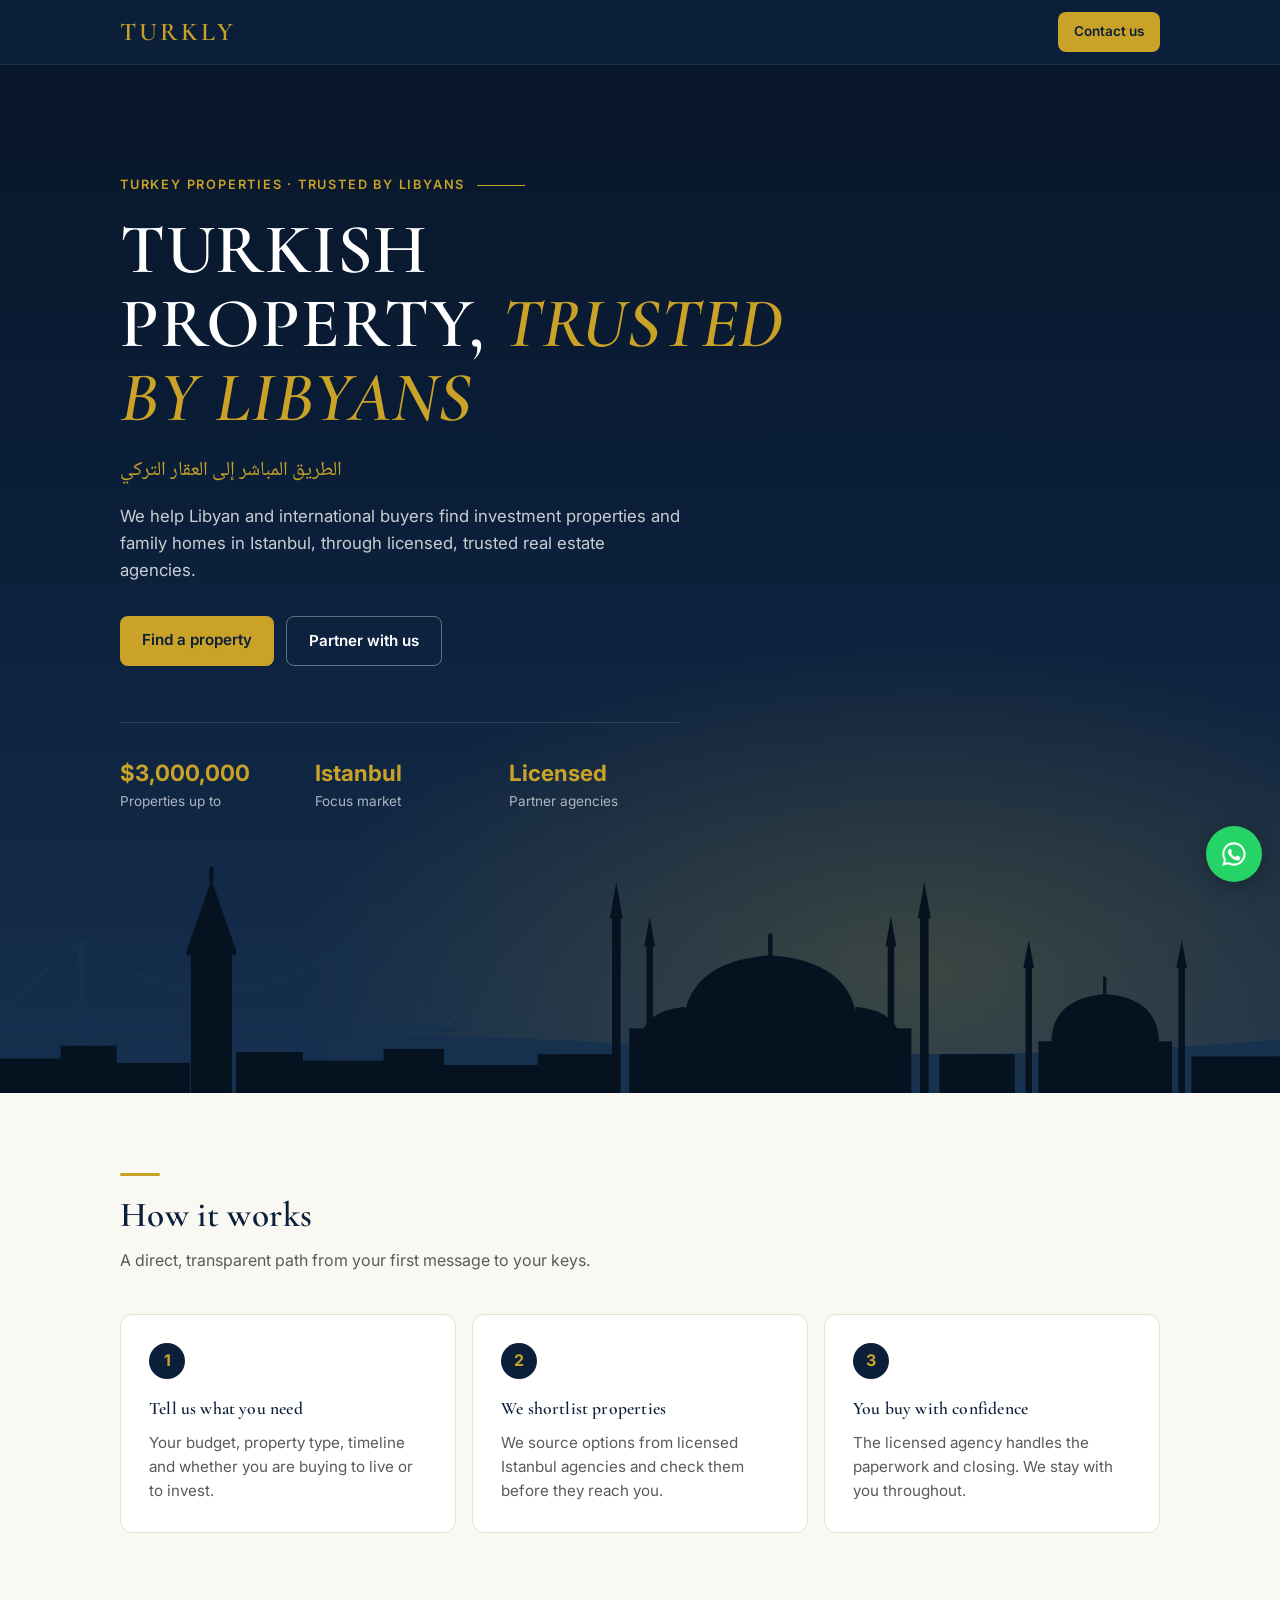
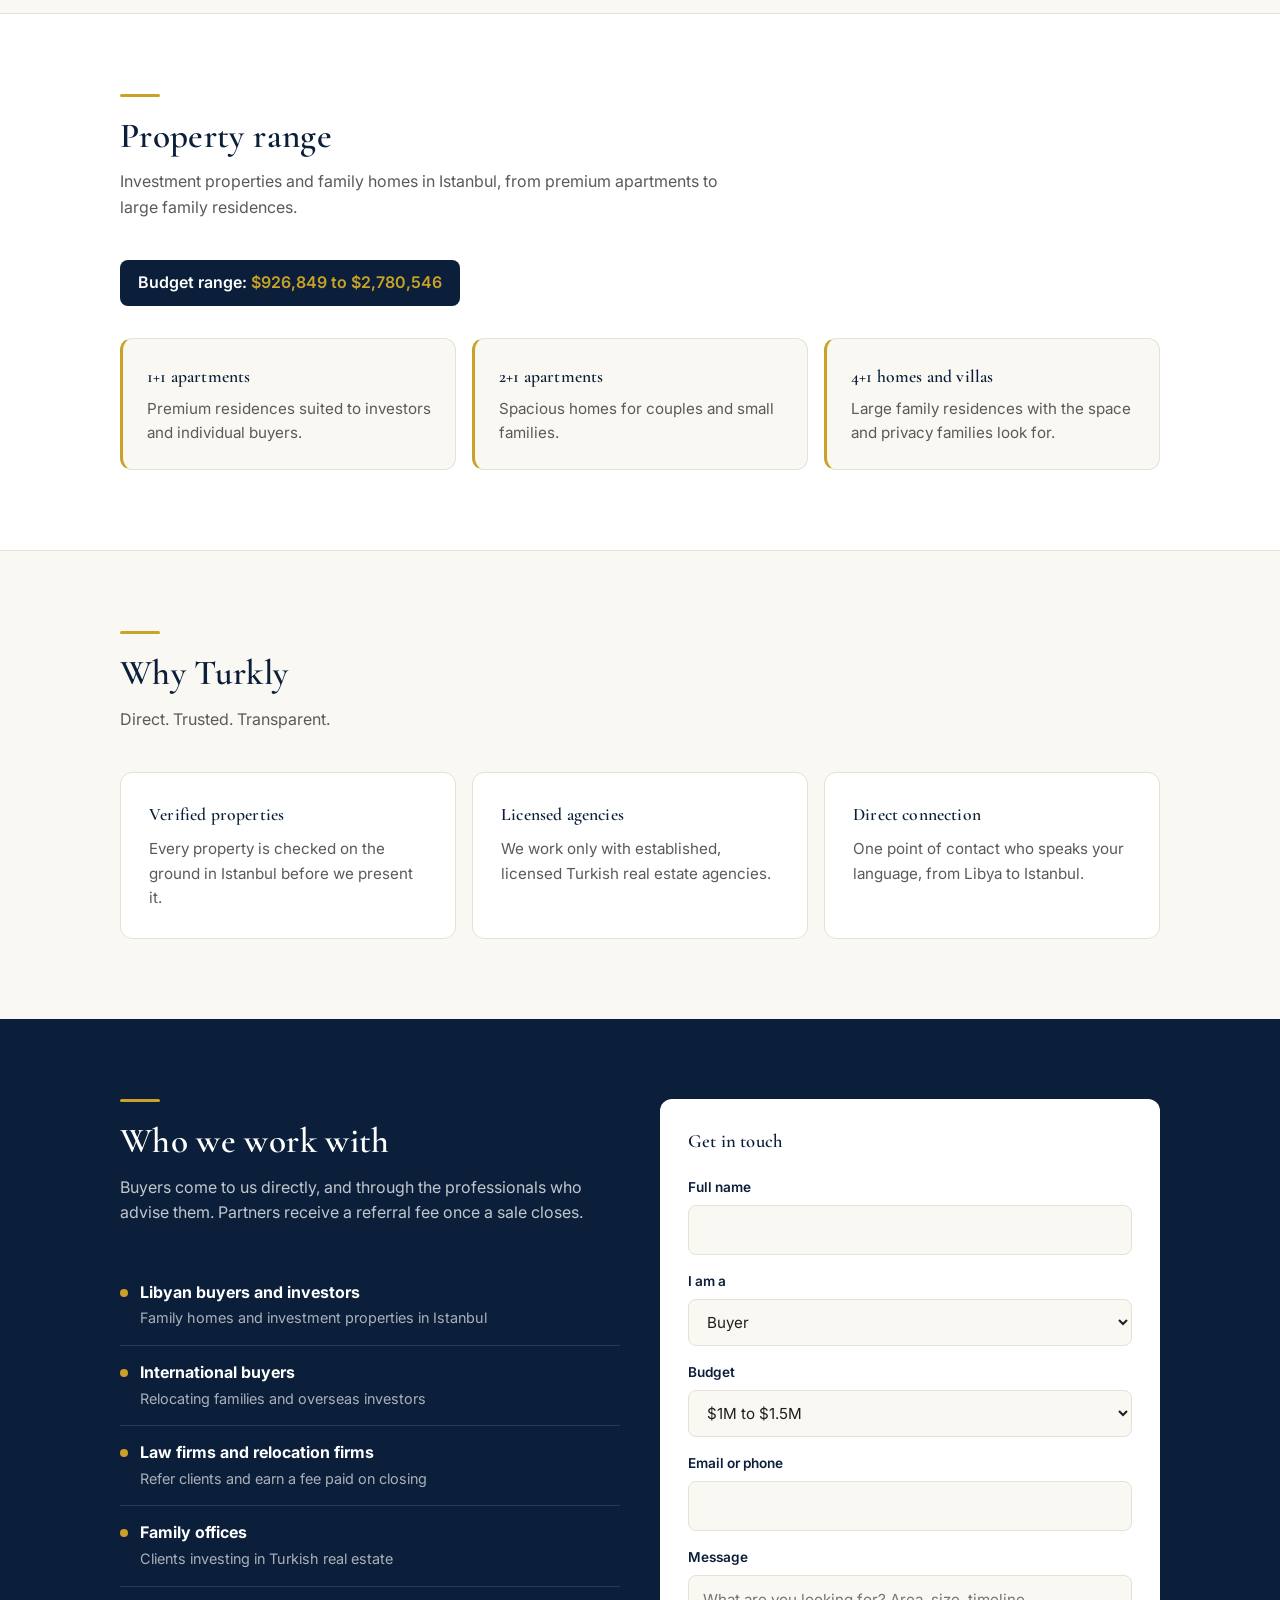
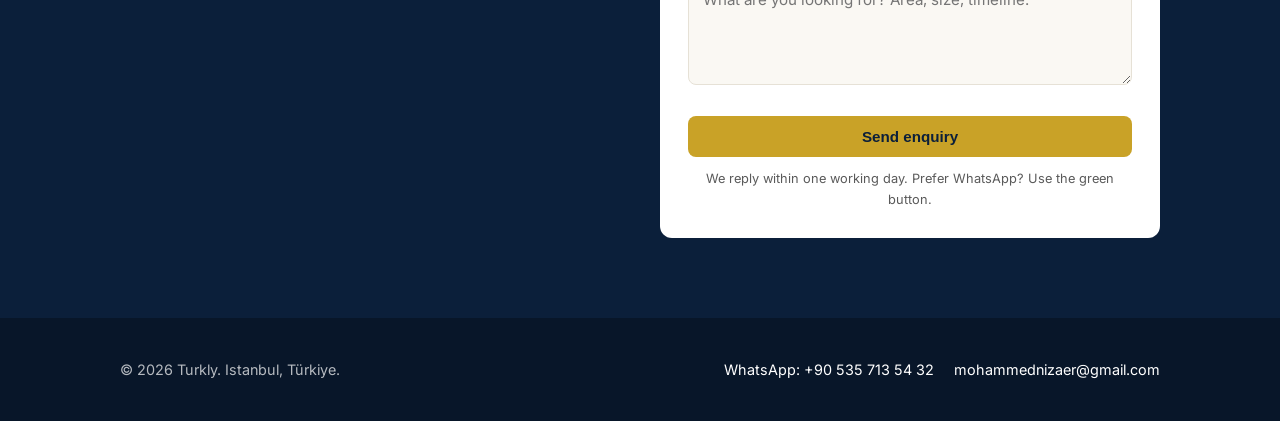
==== index.html @ 3a031b0e "First version of Turkly site Here we go man" ====
<!DOCTYPE html>
<html lang="en">
<head>
  <meta charset="UTF-8">
  <meta name="viewport" content="width=device-width, initial-scale=1.0">
  <title>Turkly | Turkish Property Trusted by Libyans</title>
  <meta name="description" content="Turkly helps Libyan and international buyers find investment properties and family homes in Istanbul through licensed, trusted real estate agencies.">
  <link rel="preconnect" href="https://fonts.googleapis.com">
  <link rel="preconnect" href="https://fonts.gstatic.com" crossorigin>
  <link href="https://fonts.googleapis.com/css2?family=Cormorant+Garamond:ital,wght@0,500;0,600;0,700;1,600&family=Noto+Naskh+Arabic:wght@500&family=Inter:wght@400;500;600;700&display=swap" rel="stylesheet">
  <style>
    :root {
      --navy: #0B1F3A;
      --navy-soft: #132B4D;
      --gold: #C9A227;
      --gold-dark: #A8861C;
      --bg: #FAF8F3;
      --white: #FFFFFF;
      --text: #1F1F1F;
      --muted: #5A5A5A;
      --line: #E6E1D6;
      --radius: 12px;
    }

    * { box-sizing: border-box; margin: 0; padding: 0; }

    html { scroll-behavior: smooth; }

    body {
      font-family: "Inter", -apple-system, BlinkMacSystemFont, "Segoe UI", sans-serif;
      background: var(--bg);
      color: var(--text);
      line-height: 1.6;
      -webkit-font-smoothing: antialiased;
    }

    .container {
      width: 100%;
      max-width: 1080px;
      margin: 0 auto;
      padding: 0 20px;
    }

    a { color: inherit; text-decoration: none; }

    h1, h2, h3, .logo-text {
      font-family: "Cormorant Garamond", Georgia, "Times New Roman", serif;
      font-weight: 600;
      letter-spacing: 0.01em;
    }

    h1 em, h2 em { color: var(--gold); font-style: italic; }

    /* Header */
    header {
      background: var(--navy);
      position: sticky;
      top: 0;
      z-index: 10;
      border-bottom: 1px solid rgba(255, 255, 255, 0.08);
    }

    .nav {
      display: flex;
      align-items: center;
      justify-content: space-between;
      height: 64px;
    }

    .logo {
      display: flex;
      align-items: center;
      gap: 10px;
      color: var(--gold);
    }

    .logo img { height: 44px; width: auto; display: block; }

    .logo-text {
      font-size: 1.6rem;
      letter-spacing: 0.12em;
      color: var(--gold);
    }

    .logo.has-img .logo-text { display: none; }

    .btn {
      display: inline-block;
      background: var(--gold);
      color: var(--navy);
      font-weight: 600;
      font-size: 0.95rem;
      padding: 12px 22px;
      border-radius: 8px;
      border: none;
      cursor: pointer;
      transition: background 0.2s ease;
    }

    .btn:hover { background: var(--gold-dark); }

    .btn-small { padding: 9px 16px; font-size: 0.85rem; }

    .btn-outline {
      background: transparent;
      color: var(--white);
      border: 1px solid rgba(255, 255, 255, 0.35);
    }

    .btn-outline:hover { background: rgba(255, 255, 255, 0.08); }

    /* Hero */
    .hero {
      position: relative;
      overflow: hidden;
      color: var(--white);
      padding: 72px 0 200px;
      background:
        radial-gradient(ellipse 70% 45% at 72% 88%, rgba(201, 162, 39, 0.22), transparent 70%),
        linear-gradient(180deg, #081629 0%, #0B1F3A 45%, #16304F 100%);
    }

    /* When istanbul.jpg sits next to index.html, it replaces the drawn skyline */
    .hero.has-photo {
      background:
        linear-gradient(180deg, rgba(8, 22, 41, 0.88) 0%, rgba(11, 31, 58, 0.6) 55%, rgba(8, 22, 41, 0.85) 100%),
        url("istanbul.jpg") center bottom / cover no-repeat,
        var(--navy);
    }

    .hero.has-photo .skyline { display: none; }

    .hero .container { position: relative; z-index: 1; }

    .skyline {
      position: absolute;
      left: 0;
      right: 0;
      bottom: 0;
      width: 100%;
      height: 190px;
      z-index: 0;
    }

    .eyebrow-row {
      display: flex;
      align-items: center;
      gap: 12px;
      margin-bottom: 18px;
    }

    .eyebrow-row::after {
      content: "";
      width: 48px;
      height: 1px;
      background: var(--gold);
    }

    .eyebrow-row .eyebrow { margin-bottom: 0; }

    @media (max-width: 719px) {
      .eyebrow-row::after { display: none; }
    }

    .eyebrow {
      display: inline-block;
      color: var(--gold);
      font-size: 0.8rem;
      font-weight: 600;
      letter-spacing: 0.14em;
      text-transform: uppercase;
      margin-bottom: 18px;
    }

    .hero h1 {
      font-size: 2.35rem;
      overflow-wrap: break-word;
      line-height: 1.05;
      font-weight: 600;
      text-transform: uppercase;
      max-width: 680px;
      margin-bottom: 20px;
    }

    .hero p {
      color: rgba(255, 255, 255, 0.78);
      font-size: 1.05rem;
      max-width: 560px;
      margin-bottom: 32px;
    }

    .hero .ar {
      font-size: 1.25rem;
      color: var(--gold);
      margin-bottom: 16px;
      text-align: left;
      font-family: "Noto Naskh Arabic", "Geeza Pro", serif;
    }

    #contact { scroll-margin-top: 80px; }

    .hero-actions {
      display: flex;
      flex-wrap: wrap;
      gap: 12px;
    }

    .hero-stats {
      display: grid;
      grid-template-columns: repeat(2, 1fr);
      gap: 24px;
      margin-top: 56px;
      padding-top: 32px;
      border-top: 1px solid rgba(255, 255, 255, 0.12);
      max-width: 560px;
    }

    .stat-value {
      color: var(--gold);
      font-size: 1.4rem;
      font-weight: 700;
    }

    .stat-label {
      color: rgba(255, 255, 255, 0.65);
      font-size: 0.85rem;
    }

    /* Sections */
    section { padding: 80px 0; }

    .section-head { margin-bottom: 40px; max-width: 600px; }

    .section-head h2 {
      color: var(--navy);
      font-size: 1.8rem;
      line-height: 1.2;
      margin-bottom: 12px;
    }

    .section-head p { color: var(--muted); }

    .gold-line {
      width: 40px;
      height: 3px;
      background: var(--gold);
      margin-bottom: 18px;
      border-radius: 2px;
    }

    /* How it works */
    .steps {
      display: grid;
      grid-template-columns: 1fr;
      gap: 16px;
    }

    .step {
      background: var(--white);
      border: 1px solid var(--line);
      border-radius: var(--radius);
      padding: 28px;
    }

    .step-num {
      display: inline-flex;
      align-items: center;
      justify-content: center;
      width: 36px;
      height: 36px;
      border-radius: 50%;
      background: var(--navy);
      color: var(--gold);
      font-weight: 700;
      margin-bottom: 16px;
    }

    .step h3 {
      color: var(--navy);
      font-size: 1.1rem;
      margin-bottom: 8px;
    }

    .step p { color: var(--muted); font-size: 0.95rem; }

    /* Property range */
    .range { background: var(--white); border-top: 1px solid var(--line); border-bottom: 1px solid var(--line); }

    .price-band {
      display: inline-block;
      background: var(--navy);
      color: var(--white);
      padding: 10px 18px;
      border-radius: 8px;
      font-weight: 600;
      margin-bottom: 32px;
    }

    .price-band span { color: var(--gold); }

    .types {
      display: grid;
      grid-template-columns: 1fr;
      gap: 16px;
    }

    .type {
      border: 1px solid var(--line);
      border-left: 3px solid var(--gold);
      border-radius: var(--radius);
      padding: 24px;
      background: var(--bg);
    }

    .type h3 { color: var(--navy); font-size: 1.1rem; margin-bottom: 6px; }

    .type p { color: var(--muted); font-size: 0.95rem; }

    /* Partners */
    .partners { background: var(--navy); color: var(--white); }

    .partners .section-head h2 { color: var(--white); }

    .partners .section-head p { color: rgba(255, 255, 255, 0.75); }

    .partner-grid {
      display: grid;
      grid-template-columns: 1fr;
      gap: 40px;
    }

    .who-list { list-style: none; }

    .who-list li {
      padding: 14px 0;
      border-bottom: 1px solid rgba(255, 255, 255, 0.12);
      display: flex;
      gap: 12px;
      align-items: flex-start;
    }

    .who-list li::before {
      content: "";
      flex-shrink: 0;
      width: 8px;
      height: 8px;
      margin-top: 9px;
      background: var(--gold);
      border-radius: 50%;
    }

    .who-list strong { display: block; }

    .who-list span { color: rgba(255, 255, 255, 0.65); font-size: 0.9rem; }

    form {
      background: var(--white);
      color: var(--text);
      border-radius: var(--radius);
      padding: 28px;
    }

    form h3 { color: var(--navy); margin-bottom: 20px; }

    .field { margin-bottom: 16px; }

    label {
      display: block;
      font-size: 0.85rem;
      font-weight: 600;
      color: var(--navy);
      margin-bottom: 6px;
    }

    input, select, textarea {
      width: 100%;
      font: inherit;
      font-size: 0.95rem;
      padding: 12px 14px;
      border: 1px solid var(--line);
      border-radius: 8px;
      background: var(--bg);
      color: var(--text);
    }

    input:focus, select:focus, textarea:focus {
      outline: none;
      border-color: var(--gold);
      background: var(--white);
    }

    textarea { resize: vertical; min-height: 110px; }

    form .btn { width: 100%; margin-top: 8px; }

    .form-note { color: var(--muted); font-size: 0.8rem; margin-top: 12px; text-align: center; }

    /* Footer */
    footer {
      background: #081629;
      color: rgba(255, 255, 255, 0.7);
      padding: 40px 0;
      font-size: 0.9rem;
    }

    .footer-inner {
      display: flex;
      flex-direction: column;
      gap: 20px;
    }

    .footer-links { display: flex; flex-wrap: wrap; gap: 20px; }

    .footer-links a { color: var(--white); }

    .footer-links a:hover { color: var(--gold); }

    .hp { position: absolute; left: -9999px; }

    .wa-float {
      position: fixed;
      right: 18px;
      bottom: 18px;
      width: 56px;
      height: 56px;
      border-radius: 50%;
      background: #25D366;
      display: flex;
      align-items: center;
      justify-content: center;
      box-shadow: 0 6px 20px rgba(0, 0, 0, 0.25);
      z-index: 20;
    }

    .thanks { text-align: center; padding: 12px 0; }
    .thanks h3 { margin-bottom: 10px; }
    .thanks p { color: var(--muted); margin-bottom: 20px; }

    /* Tablet and desktop */
    @media (min-width: 720px) {
      .hero { padding: 110px 0 280px; }
      .hero h1 { font-size: 4.4rem; }
      .skyline { height: 280px; }
      .logo img { height: 52px; }
      .hero-stats { grid-template-columns: repeat(3, 1fr); }
      .steps, .types { grid-template-columns: repeat(3, 1fr); }
      .section-head h2 { font-size: 2.2rem; }
      .partner-grid { grid-template-columns: 1fr 1fr; align-items: start; }
      .footer-inner { flex-direction: row; justify-content: space-between; align-items: center; }
    }
  </style>
</head>
<body>

  <header>
    <div class="container nav">
      <a href="#" class="logo" id="logo">
        <img src="logo.png" alt="Turkly" onload="this.parentNode.classList.add('has-img')" onerror="this.remove()">
        <span class="logo-text">TURKLY</span>
      </a>
      <a href="#contact" class="btn btn-small">Contact us</a>
    </div>
  </header>

  <main>
    <section class="hero" id="hero">
      <svg class="skyline" viewBox="0 0 1200 260" preserveAspectRatio="xMidYMax slice" aria-hidden="true">
        <!-- Distant layer: hills and bridge -->
        <g fill="#16314F" opacity="0.9">
          <path d="M0 225 Q300 195 600 215 T1200 210 V260 H0 Z"/>
          <rect x="78" y="118" width="6" height="142"/>
          <rect x="328" y="118" width="6" height="142"/>
          <rect x="0" y="198" width="430" height="5"/>
        </g>
        <path d="M0 192 Q40 150 81 120 Q206 210 331 120 Q375 155 430 195" fill="none" stroke="#16314F" stroke-width="2"/>
        <!-- Near layer: city, Galata tower and mosques -->
        <g fill="#06121F">
          <rect x="0" y="228" width="70" height="32"/>
          <rect x="62" y="216" width="52" height="44"/>
          <rect x="112" y="232" width="70" height="28"/>
          <rect x="183" y="128" width="38" height="132"/>
          <rect x="179" y="126" width="46" height="6"/>
          <polygon points="179,128 202,62 225,128"/>
          <rect x="200" y="50" width="4" height="14"/>
          <rect x="225" y="222" width="62" height="38"/>
          <rect x="285" y="230" width="80" height="30"/>
          <rect x="362" y="219" width="56" height="41"/>
          <rect x="416" y="234" width="92" height="26"/>
          <rect x="505" y="224" width="70" height="36"/>
          <rect x="574" y="96" width="8" height="164"/>
          <polygon points="572,98 578,64 584,98"/>
          <rect x="606" y="122" width="6" height="138"/>
          <polygon points="604,124 609,96 614,124"/>
          <rect x="590" y="200" width="262" height="60"/>
          <path d="M600 216 Q600 184 642 180 L642 216 Z"/>
          <path d="M800 180 Q842 184 842 216 L800 216 Z"/>
          <path d="M640 202 Q640 138 721 132 Q802 138 802 202 Z"/>
          <rect x="719" y="112" width="4" height="22"/>
          <rect x="830" y="122" width="6" height="138"/>
          <polygon points="828,124 833,96 838,124"/>
          <rect x="860" y="96" width="8" height="164"/>
          <polygon points="858,98 864,64 870,98"/>
          <rect x="878" y="224" width="70" height="36"/>
          <rect x="958" y="142" width="6" height="118"/>
          <polygon points="956,144 961,118 966,144"/>
          <rect x="970" y="212" width="124" height="48"/>
          <path d="M982 214 Q982 172 1032 168 Q1082 172 1082 214 Z"/>
          <rect x="1030" y="152" width="3" height="18"/>
          <rect x="1100" y="142" width="6" height="118"/>
          <polygon points="1098,144 1103,118 1108,144"/>
          <rect x="1112" y="226" width="88" height="34"/>
        </g>
      </svg>
      <div class="container">
        <div class="eyebrow-row"><span class="eyebrow">Turkey properties · Trusted by Libyans</span></div>
        <h1>Turkish property, <em>trusted by Libyans</em></h1>
        <p class="ar" lang="ar" dir="rtl">الطريق المباشر إلى العقار التركي</p>
        <p>We help Libyan and international buyers find investment properties and family homes in Istanbul, through licensed, trusted real estate agencies.</p>
        <div class="hero-actions">
          <a href="#contact" class="btn">Find a property</a>
          <a href="#partners" class="btn btn-outline">Partner with us</a>
        </div>
        <div class="hero-stats">
          <div>
            <div class="stat-value">$<span class="count" data-target="3000000">0</span></div>
            <div class="stat-label">Properties up to</div>
          </div>
          <div>
            <div class="stat-value">Istanbul</div>
            <div class="stat-label">Focus market</div>
          </div>
          <div>
            <div class="stat-value">Licensed</div>
            <div class="stat-label">Partner agencies</div>
          </div>
        </div>
      </div>
    </section>

    <section id="how">
      <div class="container">
        <div class="section-head">
          <div class="gold-line"></div>
          <h2>How it works</h2>
          <p>A direct, transparent path from your first message to your keys.</p>
        </div>
        <div class="steps">
          <div class="step">
            <div class="step-num">1</div>
            <h3>Tell us what you need</h3>
            <p>Your budget, property type, timeline and whether you are buying to live or to invest.</p>
          </div>
          <div class="step">
            <div class="step-num">2</div>
            <h3>We shortlist properties</h3>
            <p>We source options from licensed Istanbul agencies and check them before they reach you.</p>
          </div>
          <div class="step">
            <div class="step-num">3</div>
            <h3>You buy with confidence</h3>
            <p>The licensed agency handles the paperwork and closing. We stay with you throughout.</p>
          </div>
        </div>
      </div>
    </section>

    <section class="range" id="range">
      <div class="container">
        <div class="section-head">
          <div class="gold-line"></div>
          <h2>Property range</h2>
          <p>Investment properties and family homes in Istanbul, from premium apartments to large family residences.</p>
        </div>
        <div class="price-band">Budget range: <span>$<span class="count" data-target="1000000">0</span> to $<span class="count" data-target="3000000">0</span></span></div>
        <div class="types">
          <div class="type">
            <h3>1+1 apartments</h3>
            <p>Premium residences suited to investors and individual buyers.</p>
          </div>
          <div class="type">
            <h3>2+1 apartments</h3>
            <p>Spacious homes for couples and small families.</p>
          </div>
          <div class="type">
            <h3>4+1 homes and villas</h3>
            <p>Large family residences with the space and privacy families look for.</p>
          </div>
        </div>
      </div>
    </section>

    <section id="why">
      <div class="container">
        <div class="section-head">
          <div class="gold-line"></div>
          <h2>Why Turkly</h2>
          <p>Direct. Trusted. Transparent.</p>
        </div>
        <div class="steps">
          <div class="step">
            <h3>Verified properties</h3>
            <p>Every property is checked on the ground in Istanbul before we present it.</p>
          </div>
          <div class="step">
            <h3>Licensed agencies</h3>
            <p>We work only with established, licensed Turkish real estate agencies.</p>
          </div>
          <div class="step">
            <h3>Direct connection</h3>
            <p>One point of contact who speaks your language, from Libya to Istanbul.</p>
          </div>
        </div>
      </div>
    </section>

    <section class="partners" id="partners">
      <div class="container partner-grid">
        <div>
          <div class="section-head">
            <div class="gold-line"></div>
            <h2>Who we work with</h2>
            <p>Buyers come to us directly, and through the professionals who advise them. Partners receive a referral fee once a sale closes.</p>
          </div>
          <ul class="who-list">
            <li><div><strong>Libyan buyers and investors</strong><span>Family homes and investment properties in Istanbul</span></div></li>
            <li><div><strong>International buyers</strong><span>Relocating families and overseas investors</span></div></li>
            <li><div><strong>Law firms and relocation firms</strong><span>Refer clients and earn a fee paid on closing</span></div></li>
            <li><div><strong>Family offices</strong><span>Clients investing in Turkish real estate</span></div></li>
          </ul>
        </div>

        <form id="contact" name="contact" method="POST" data-netlify="true" netlify-honeypot="bot-field">
          <input type="hidden" name="form-name" value="contact">
          <p class="hp"><label>Leave this empty <input name="bot-field" tabindex="-1" autocomplete="off"></label></p>
          <h3>Get in touch</h3>
          <div class="field">
            <label for="name">Full name</label>
            <input id="name" name="name" type="text" required maxlength="80" autocomplete="name">
          </div>
          <div class="field">
            <label for="type">I am a</label>
            <select id="type" name="type">
              <option>Buyer</option>
              <option>Investor</option>
              <option>Law firm</option>
              <option>Relocation firm</option>
              <option>Family office</option>
              <option>Other</option>
            </select>
          </div>
          <div class="field">
            <label for="budget">Budget</label>
            <select id="budget" name="budget">
              <option>$1M to $1.5M</option>
              <option>$1.5M to $2M</option>
              <option>$2M to $3M</option>
              <option>Above $3M</option>
              <option>Not sure yet</option>
            </select>
          </div>
          <div class="field">
            <label for="email">Email or phone</label>
            <input id="email" name="email" type="text" required maxlength="120" autocomplete="email">
          </div>
          <div class="field">
            <label for="message">Message</label>
            <textarea id="message" name="message" maxlength="1500" placeholder="What are you looking for? Area, size, timeline."></textarea>
          </div>
          <button type="submit" class="btn" id="sendBtn">Send enquiry</button>
          <p class="form-note">We reply within one working day. Prefer WhatsApp? Use the green button.</p>
        </form>
      </div>
    </section>
  </main>

  <footer>
    <div class="container footer-inner">
      <div>© <span id="year"></span> Turkly. Istanbul, Türkiye.</div>
      <div class="footer-links">
        <a id="waLink" href="#" target="_blank" rel="noopener">WhatsApp: <span id="waText"></span></a>
        <a id="mailLink" href="#">Email</a>
      </div>
    </div>
  </footer>

  <a id="waFloat" class="wa-float" href="#" target="_blank" rel="noopener" aria-label="Chat with Turkly on WhatsApp">
    <svg viewBox="0 0 24 24" width="28" height="28" fill="#fff" aria-hidden="true"><path d="M12 2a10 10 0 0 0-8.6 15.1L2 22l5-1.3A10 10 0 1 0 12 2zm0 18.2c-1.5 0-3-.4-4.3-1.2l-.3-.2-3 .8.8-2.9-.2-.3A8.2 8.2 0 1 1 12 20.2zm4.5-6.1c-.2-.1-1.5-.7-1.7-.8s-.4-.1-.6.1-.7.8-.8 1-.3.2-.5.1a6.7 6.7 0 0 1-3.3-2.9c-.2-.4.2-.4.7-1.3.1-.2 0-.3 0-.4l-.8-1.8c-.2-.5-.4-.4-.6-.4h-.5a1 1 0 0 0-.7.3 3 3 0 0 0-.9 2.2 5.2 5.2 0 0 0 1.1 2.7 11.8 11.8 0 0 0 4.5 4c1.7.7 2.3.8 3.2.6.5-.1 1.5-.6 1.7-1.2.2-.6.2-1.1.2-1.2-.1-.1-.3-.2-.5-.3z"/></svg>
  </a>

  <script>
    // EDIT THESE TWO LINES ONLY
    const WHATSAPP_NUMBER = "905357135432"; // country code + number, no + or spaces
    const EMAIL = "mohammednizaer@gmail.com";

    document.getElementById("year").textContent = new Date().getFullYear();
    document.getElementById("waLink").href = "https://wa.me/" + WHATSAPP_NUMBER;
    document.getElementById("mailLink").href = "mailto:" + EMAIL;
    document.getElementById("mailLink").textContent = EMAIL;
    document.getElementById("waFloat").href = "https://wa.me/" + WHATSAPP_NUMBER;
    document.getElementById("waText").textContent = "+" + WHATSAPP_NUMBER.replace(/^(\d{2})(\d{3})(\d{3})(\d{2})(\d{2})$/, "$1 $2 $3 $4 $5");

    // Use the real Istanbul photo if istanbul.jpg is in the same folder
    const heroPhoto = new Image();
    heroPhoto.onload = function () { document.getElementById("hero").classList.add("has-photo"); };
    heroPhoto.src = "istanbul.jpg";

    // Count-up animation: any element with class "count" and a data-target number
    function animateCount(el) {
      const target = Number(el.dataset.target);
      const duration = 1800;
      const start = performance.now();
      function tick(now) {
        const progress = Math.min((now - start) / duration, 1);
        const eased = 1 - Math.pow(1 - progress, 3);
        el.textContent = Math.round(target * eased).toLocaleString("en-US");
        if (progress < 1) requestAnimationFrame(tick);
      }
      requestAnimationFrame(tick);
    }

    const counters = document.querySelectorAll(".count");
    if ("IntersectionObserver" in window) {
      const observer = new IntersectionObserver(function (entries) {
        entries.forEach(function (entry) {
          if (entry.isIntersecting) {
            animateCount(entry.target);
            observer.unobserve(entry.target);
          }
        });
      }, { threshold: 0.5 });
      counters.forEach(function (el) { observer.observe(el); });
    } else {
      counters.forEach(function (el) {
        el.textContent = Number(el.dataset.target).toLocaleString("en-US");
      });
    }

    document.getElementById("contact").addEventListener("submit", function (e) {
      e.preventDefault();
      const f = e.target;
      if (f["bot-field"].value) return; // spam bot filled the hidden field

      const text =
        "New enquiry from the Turkly website\n\n" +
        "Name: " + f.name.value + "\n" +
        "I am a: " + f.type.value + "\n" +
        "Budget: " + f.budget.value + "\n" +
        "Contact: " + f.email.value + "\n\n" +
        f.message.value;
      const waUrl = "https://wa.me/" + WHATSAPP_NUMBER + "?text=" + encodeURIComponent(text);

      const btn = document.getElementById("sendBtn");
      btn.disabled = true;
      btn.textContent = "Sending...";

      fetch("/", {
        method: "POST",
        headers: { "Content-Type": "application/x-www-form-urlencoded" },
        body: new URLSearchParams(new FormData(f)).toString()
      })
        .then(function (res) {
          if (!res.ok) throw new Error("Form not saved");
          f.innerHTML =
            '<div class="thanks"><h3>Thank you</h3>' +
            '<p>We received your enquiry and will reply within one working day.</p>' +
            '<a class="btn" target="_blank" rel="noopener" href="' + waUrl + '">Also send on WhatsApp</a></div>';
        })
        .catch(function () {
          // Not hosted on Netlify yet (e.g. local preview): fall back to WhatsApp
          window.open(waUrl, "_blank");
          btn.disabled = false;
          btn.textContent = "Send enquiry";
        });
    });
  </script>
</body>
</html>
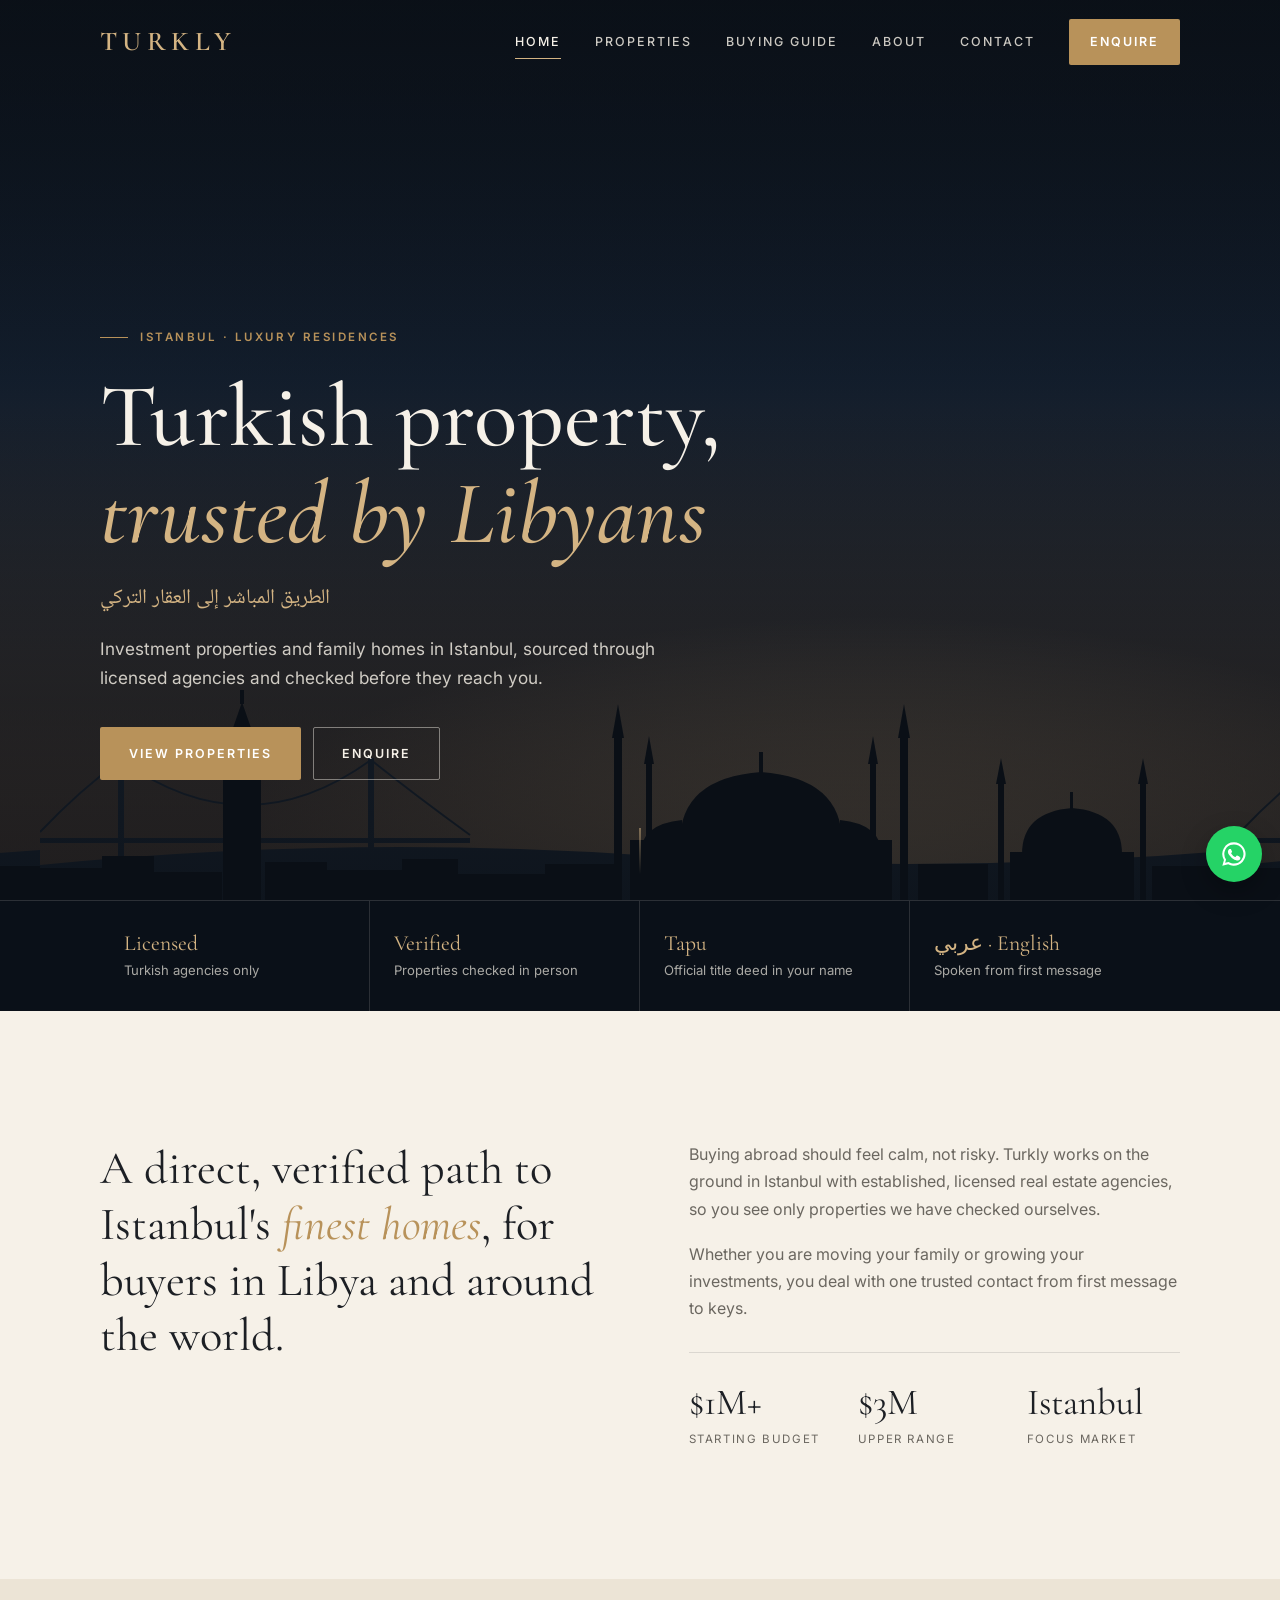
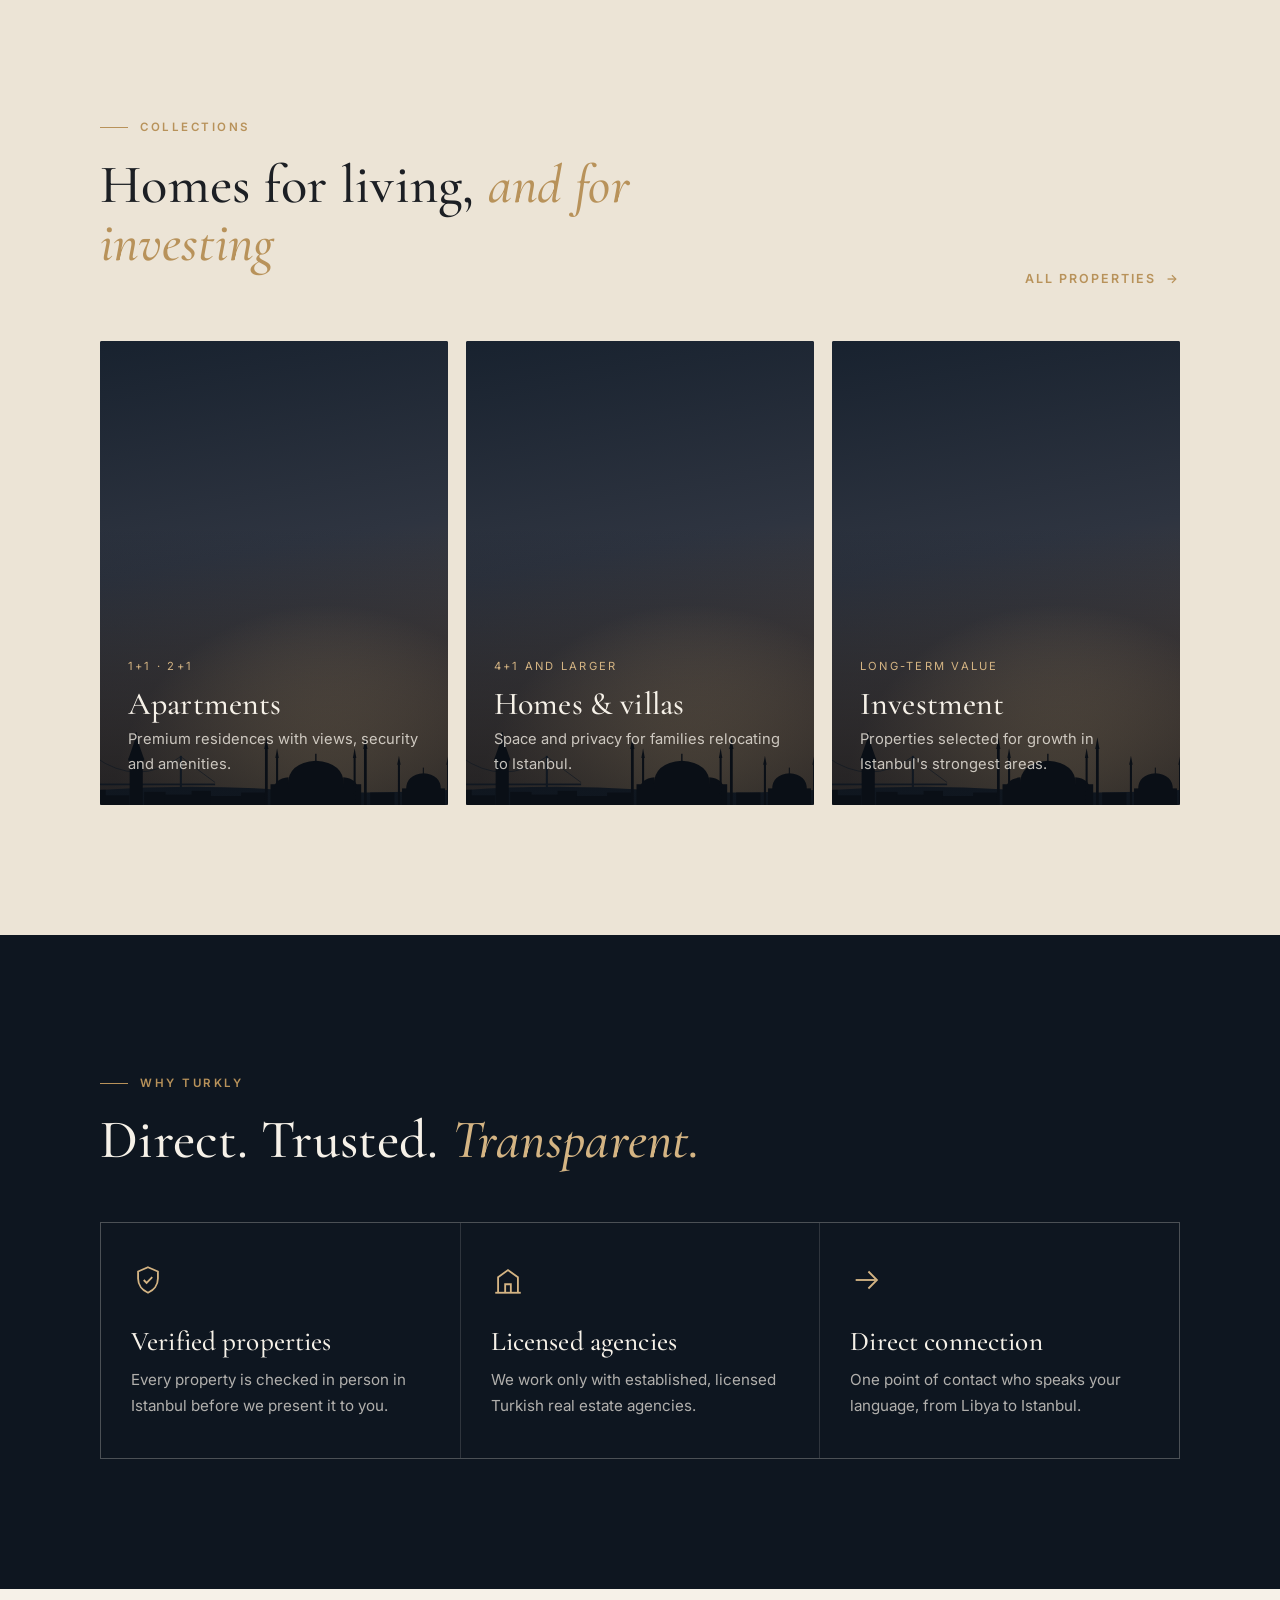
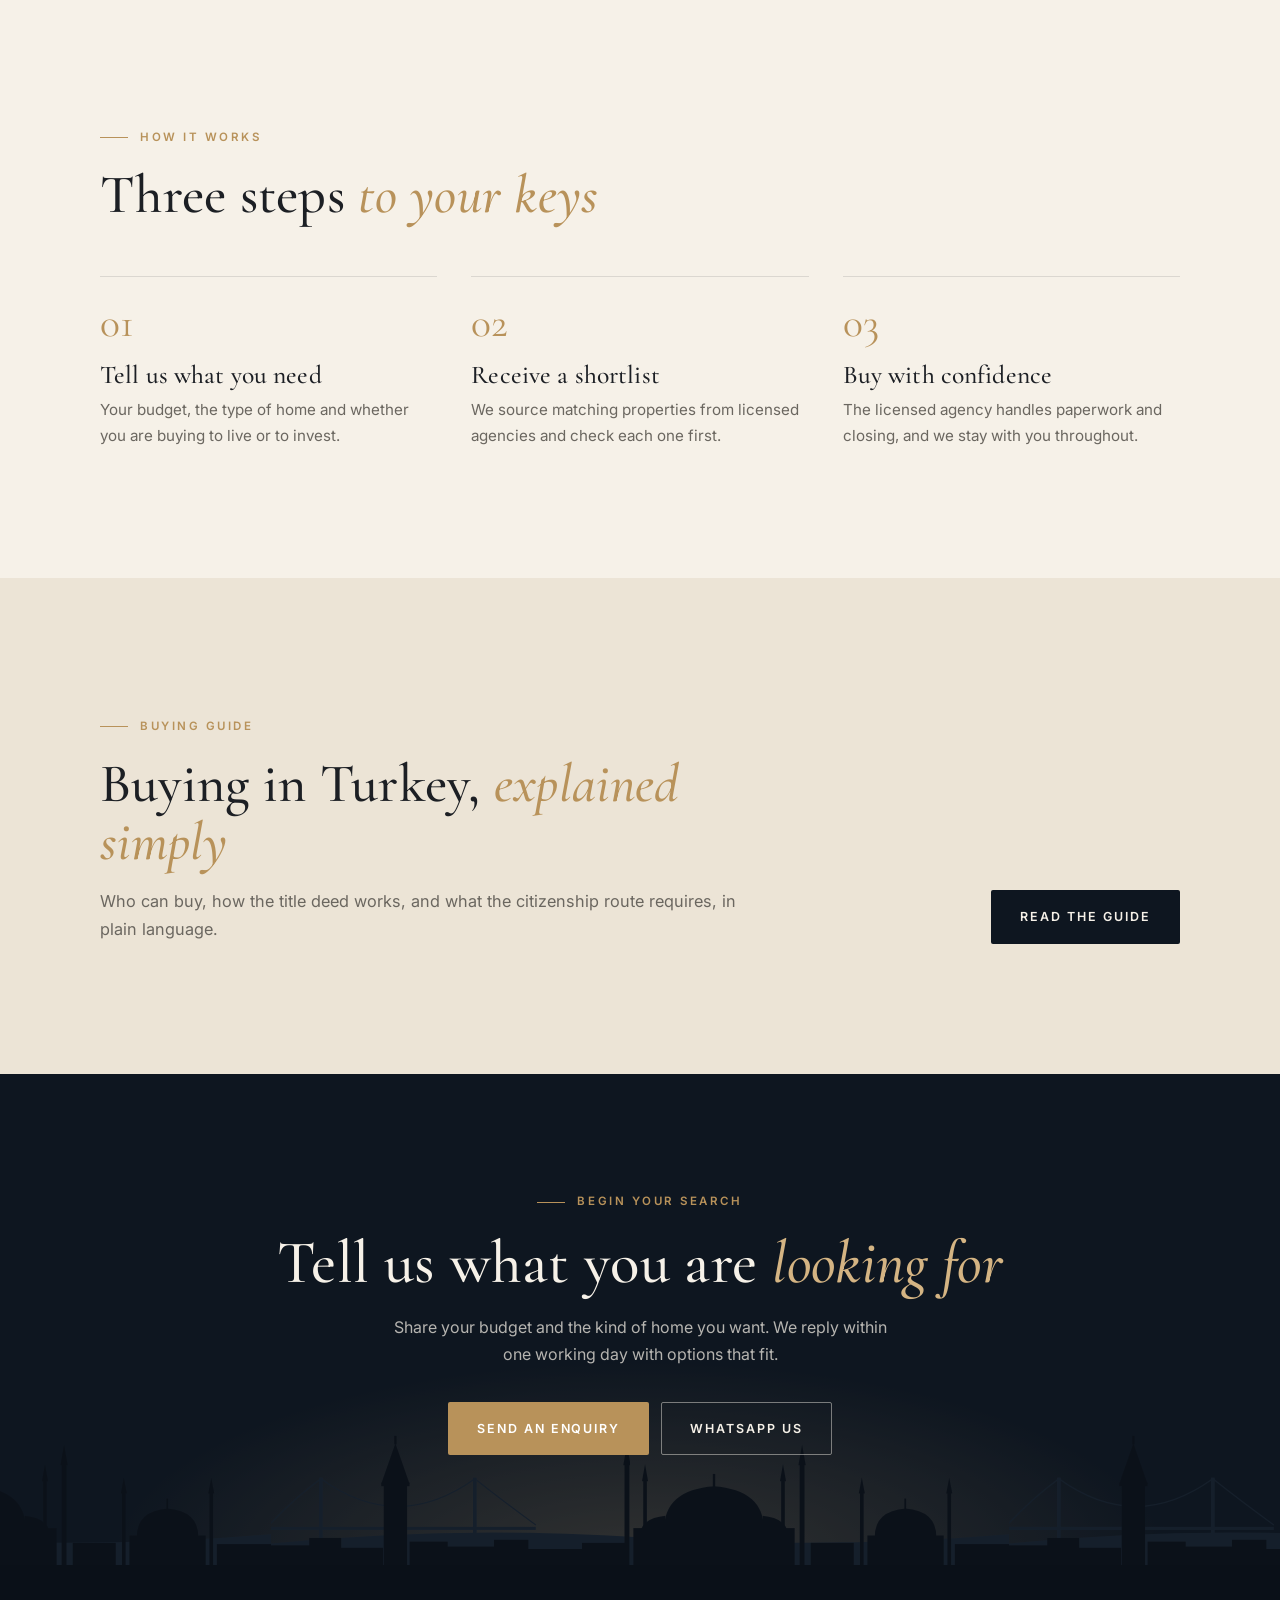
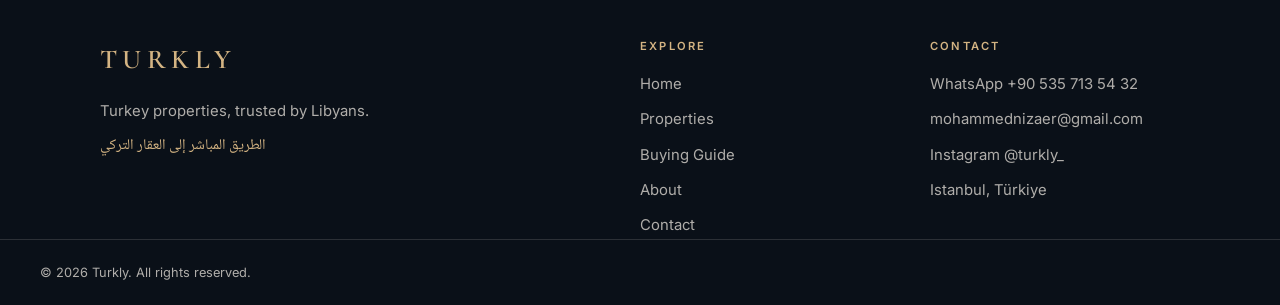
==== commit ce069711: "Rename index 2.html to index.html" ====
--- a/index.html
+++ b/index.html
@@ -3,775 +3,188 @@
 <head>
   <meta charset="UTF-8">
   <meta name="viewport" content="width=device-width, initial-scale=1.0">
-  <title>Turkly | Turkish Property Trusted by Libyans</title>
-  <meta name="description" content="Turkly helps Libyan and international buyers find investment properties and family homes in Istanbul through licensed, trusted real estate agencies.">
+  <title>Turkly | Istanbul Property Trusted by Libyans</title>
+  <meta name="description" content="Turkly helps Libyan and international buyers find investment properties and family homes in Istanbul, from $1M to $3M, through licensed, trusted agencies.">
+  <meta name="theme-color" content="#0E1620">
   <link rel="preconnect" href="https://fonts.googleapis.com">
   <link rel="preconnect" href="https://fonts.gstatic.com" crossorigin>
-  <link href="https://fonts.googleapis.com/css2?family=Cormorant+Garamond:ital,wght@0,500;0,600;0,700;1,600&family=Noto+Naskh+Arabic:wght@500&family=Inter:wght@400;500;600;700&display=swap" rel="stylesheet">
-  <style>
-    :root {
-      --navy: #0B1F3A;
-      --navy-soft: #132B4D;
-      --gold: #C9A227;
-      --gold-dark: #A8861C;
-      --bg: #FAF8F3;
-      --white: #FFFFFF;
-      --text: #1F1F1F;
-      --muted: #5A5A5A;
-      --line: #E6E1D6;
-      --radius: 12px;
-    }
-
-    * { box-sizing: border-box; margin: 0; padding: 0; }
-
-    html { scroll-behavior: smooth; }
-
-    body {
-      font-family: "Inter", -apple-system, BlinkMacSystemFont, "Segoe UI", sans-serif;
-      background: var(--bg);
-      color: var(--text);
-      line-height: 1.6;
-      -webkit-font-smoothing: antialiased;
-    }
-
-    .container {
-      width: 100%;
-      max-width: 1080px;
-      margin: 0 auto;
-      padding: 0 20px;
-    }
-
-    a { color: inherit; text-decoration: none; }
-
-    h1, h2, h3, .logo-text {
-      font-family: "Cormorant Garamond", Georgia, "Times New Roman", serif;
-      font-weight: 600;
-      letter-spacing: 0.01em;
-    }
-
-    h1 em, h2 em { color: var(--gold); font-style: italic; }
-
-    /* Header */
-    header {
-      background: var(--navy);
-      position: sticky;
-      top: 0;
-      z-index: 10;
-      border-bottom: 1px solid rgba(255, 255, 255, 0.08);
-    }
-
-    .nav {
-      display: flex;
-      align-items: center;
-      justify-content: space-between;
-      height: 64px;
-    }
-
-    .logo {
-      display: flex;
-      align-items: center;
-      gap: 10px;
-      color: var(--gold);
-    }
-
-    .logo img { height: 44px; width: auto; display: block; }
-
-    .logo-text {
-      font-size: 1.6rem;
-      letter-spacing: 0.12em;
-      color: var(--gold);
-    }
-
-    .logo.has-img .logo-text { display: none; }
-
-    .btn {
-      display: inline-block;
-      background: var(--gold);
-      color: var(--navy);
-      font-weight: 600;
-      font-size: 0.95rem;
-      padding: 12px 22px;
-      border-radius: 8px;
-      border: none;
-      cursor: pointer;
-      transition: background 0.2s ease;
-    }
-
-    .btn:hover { background: var(--gold-dark); }
-
-    .btn-small { padding: 9px 16px; font-size: 0.85rem; }
-
-    .btn-outline {
-      background: transparent;
-      color: var(--white);
-      border: 1px solid rgba(255, 255, 255, 0.35);
-    }
-
-    .btn-outline:hover { background: rgba(255, 255, 255, 0.08); }
-
-    /* Hero */
-    .hero {
-      position: relative;
-      overflow: hidden;
-      color: var(--white);
-      padding: 72px 0 200px;
-      background:
-        radial-gradient(ellipse 70% 45% at 72% 88%, rgba(201, 162, 39, 0.22), transparent 70%),
-        linear-gradient(180deg, #081629 0%, #0B1F3A 45%, #16304F 100%);
-    }
-
-    /* When istanbul.jpg sits next to index.html, it replaces the drawn skyline */
-    .hero.has-photo {
-      background:
-        linear-gradient(180deg, rgba(8, 22, 41, 0.88) 0%, rgba(11, 31, 58, 0.6) 55%, rgba(8, 22, 41, 0.85) 100%),
-        url("istanbul.jpg") center bottom / cover no-repeat,
-        var(--navy);
-    }
-
-    .hero.has-photo .skyline { display: none; }
-
-    .hero .container { position: relative; z-index: 1; }
-
-    .skyline {
-      position: absolute;
-      left: 0;
-      right: 0;
-      bottom: 0;
-      width: 100%;
-      height: 190px;
-      z-index: 0;
-    }
-
-    .eyebrow-row {
-      display: flex;
-      align-items: center;
-      gap: 12px;
-      margin-bottom: 18px;
-    }
-
-    .eyebrow-row::after {
-      content: "";
-      width: 48px;
-      height: 1px;
-      background: var(--gold);
-    }
-
-    .eyebrow-row .eyebrow { margin-bottom: 0; }
-
-    @media (max-width: 719px) {
-      .eyebrow-row::after { display: none; }
-    }
-
-    .eyebrow {
-      display: inline-block;
-      color: var(--gold);
-      font-size: 0.8rem;
-      font-weight: 600;
-      letter-spacing: 0.14em;
-      text-transform: uppercase;
-      margin-bottom: 18px;
-    }
-
-    .hero h1 {
-      font-size: 2.35rem;
-      overflow-wrap: break-word;
-      line-height: 1.05;
-      font-weight: 600;
-      text-transform: uppercase;
-      max-width: 680px;
-      margin-bottom: 20px;
-    }
-
-    .hero p {
-      color: rgba(255, 255, 255, 0.78);
-      font-size: 1.05rem;
-      max-width: 560px;
-      margin-bottom: 32px;
-    }
-
-    .hero .ar {
-      font-size: 1.25rem;
-      color: var(--gold);
-      margin-bottom: 16px;
-      text-align: left;
-      font-family: "Noto Naskh Arabic", "Geeza Pro", serif;
-    }
-
-    #contact { scroll-margin-top: 80px; }
-
-    .hero-actions {
-      display: flex;
-      flex-wrap: wrap;
-      gap: 12px;
-    }
-
-    .hero-stats {
-      display: grid;
-      grid-template-columns: repeat(2, 1fr);
-      gap: 24px;
-      margin-top: 56px;
-      padding-top: 32px;
-      border-top: 1px solid rgba(255, 255, 255, 0.12);
-      max-width: 560px;
-    }
-
-    .stat-value {
-      color: var(--gold);
-      font-size: 1.4rem;
-      font-weight: 700;
-    }
-
-    .stat-label {
-      color: rgba(255, 255, 255, 0.65);
-      font-size: 0.85rem;
-    }
-
-    /* Sections */
-    section { padding: 80px 0; }
-
-    .section-head { margin-bottom: 40px; max-width: 600px; }
-
-    .section-head h2 {
-      color: var(--navy);
-      font-size: 1.8rem;
-      line-height: 1.2;
-      margin-bottom: 12px;
-    }
-
-    .section-head p { color: var(--muted); }
-
-    .gold-line {
-      width: 40px;
-      height: 3px;
-      background: var(--gold);
-      margin-bottom: 18px;
-      border-radius: 2px;
-    }
-
-    /* How it works */
-    .steps {
-      display: grid;
-      grid-template-columns: 1fr;
-      gap: 16px;
-    }
-
-    .step {
-      background: var(--white);
-      border: 1px solid var(--line);
-      border-radius: var(--radius);
-      padding: 28px;
-    }
-
-    .step-num {
-      display: inline-flex;
-      align-items: center;
-      justify-content: center;
-      width: 36px;
-      height: 36px;
-      border-radius: 50%;
-      background: var(--navy);
-      color: var(--gold);
-      font-weight: 700;
-      margin-bottom: 16px;
-    }
-
-    .step h3 {
-      color: var(--navy);
-      font-size: 1.1rem;
-      margin-bottom: 8px;
-    }
-
-    .step p { color: var(--muted); font-size: 0.95rem; }
-
-    /* Property range */
-    .range { background: var(--white); border-top: 1px solid var(--line); border-bottom: 1px solid var(--line); }
-
-    .price-band {
-      display: inline-block;
-      background: var(--navy);
-      color: var(--white);
-      padding: 10px 18px;
-      border-radius: 8px;
-      font-weight: 600;
-      margin-bottom: 32px;
-    }
-
-    .price-band span { color: var(--gold); }
-
-    .types {
-      display: grid;
-      grid-template-columns: 1fr;
-      gap: 16px;
-    }
-
-    .type {
-      border: 1px solid var(--line);
-      border-left: 3px solid var(--gold);
-      border-radius: var(--radius);
-      padding: 24px;
-      background: var(--bg);
-    }
-
-    .type h3 { color: var(--navy); font-size: 1.1rem; margin-bottom: 6px; }
-
-    .type p { color: var(--muted); font-size: 0.95rem; }
-
-    /* Partners */
-    .partners { background: var(--navy); color: var(--white); }
-
-    .partners .section-head h2 { color: var(--white); }
-
-    .partners .section-head p { color: rgba(255, 255, 255, 0.75); }
-
-    .partner-grid {
-      display: grid;
-      grid-template-columns: 1fr;
-      gap: 40px;
-    }
-
-    .who-list { list-style: none; }
-
-    .who-list li {
-      padding: 14px 0;
-      border-bottom: 1px solid rgba(255, 255, 255, 0.12);
-      display: flex;
-      gap: 12px;
-      align-items: flex-start;
-    }
-
-    .who-list li::before {
-      content: "";
-      flex-shrink: 0;
-      width: 8px;
-      height: 8px;
-      margin-top: 9px;
-      background: var(--gold);
-      border-radius: 50%;
-    }
-
-    .who-list strong { display: block; }
-
-    .who-list span { color: rgba(255, 255, 255, 0.65); font-size: 0.9rem; }
-
-    form {
-      background: var(--white);
-      color: var(--text);
-      border-radius: var(--radius);
-      padding: 28px;
-    }
-
-    form h3 { color: var(--navy); margin-bottom: 20px; }
-
-    .field { margin-bottom: 16px; }
-
-    label {
-      display: block;
-      font-size: 0.85rem;
-      font-weight: 600;
-      color: var(--navy);
-      margin-bottom: 6px;
-    }
-
-    input, select, textarea {
-      width: 100%;
-      font: inherit;
-      font-size: 0.95rem;
-      padding: 12px 14px;
-      border: 1px solid var(--line);
-      border-radius: 8px;
-      background: var(--bg);
-      color: var(--text);
-    }
-
-    input:focus, select:focus, textarea:focus {
-      outline: none;
-      border-color: var(--gold);
-      background: var(--white);
-    }
-
-    textarea { resize: vertical; min-height: 110px; }
-
-    form .btn { width: 100%; margin-top: 8px; }
-
-    .form-note { color: var(--muted); font-size: 0.8rem; margin-top: 12px; text-align: center; }
-
-    /* Footer */
-    footer {
-      background: #081629;
-      color: rgba(255, 255, 255, 0.7);
-      padding: 40px 0;
-      font-size: 0.9rem;
-    }
-
-    .footer-inner {
-      display: flex;
-      flex-direction: column;
-      gap: 20px;
-    }
-
-    .footer-links { display: flex; flex-wrap: wrap; gap: 20px; }
-
-    .footer-links a { color: var(--white); }
-
-    .footer-links a:hover { color: var(--gold); }
-
-    .hp { position: absolute; left: -9999px; }
-
-    .wa-float {
-      position: fixed;
-      right: 18px;
-      bottom: 18px;
-      width: 56px;
-      height: 56px;
-      border-radius: 50%;
-      background: #25D366;
-      display: flex;
-      align-items: center;
-      justify-content: center;
-      box-shadow: 0 6px 20px rgba(0, 0, 0, 0.25);
-      z-index: 20;
-    }
-
-    .thanks { text-align: center; padding: 12px 0; }
-    .thanks h3 { margin-bottom: 10px; }
-    .thanks p { color: var(--muted); margin-bottom: 20px; }
-
-    /* Tablet and desktop */
-    @media (min-width: 720px) {
-      .hero { padding: 110px 0 280px; }
-      .hero h1 { font-size: 4.4rem; }
-      .skyline { height: 280px; }
-      .logo img { height: 52px; }
-      .hero-stats { grid-template-columns: repeat(3, 1fr); }
-      .steps, .types { grid-template-columns: repeat(3, 1fr); }
-      .section-head h2 { font-size: 2.2rem; }
-      .partner-grid { grid-template-columns: 1fr 1fr; align-items: start; }
-      .footer-inner { flex-direction: row; justify-content: space-between; align-items: center; }
-    }
-  </style>
+  <link href="https://fonts.googleapis.com/css2?family=Cormorant+Garamond:ital,wght@0,500;0,600;1,500&family=Inter:wght@400;500;600&family=Noto+Naskh+Arabic:wght@500&display=swap" rel="stylesheet">
+  <link rel="stylesheet" href="style.css">
+  <script>document.documentElement.classList.add("js");</script>
 </head>
 <body>
 
-  <header>
-    <div class="container nav">
-      <a href="#" class="logo" id="logo">
-        <img src="logo.png" alt="Turkly" onload="this.parentNode.classList.add('has-img')" onerror="this.remove()">
-        <span class="logo-text">TURKLY</span>
+  <!-- ===== MENU (same on every page) ===== -->
+  <header class="site-header">
+    <div class="container header-inner">
+      <a href="index.html" class="brand" aria-label="Turkly home">
+        <img src="images/logo.png" alt="Turkly" onload="this.parentNode.classList.add('has-img')" onerror="this.remove()">
+        <span class="brand-text">TURKLY</span>
       </a>
-      <a href="#contact" class="btn btn-small">Contact us</a>
+      <nav class="site-nav" id="site-nav" aria-label="Main">
+      <a href="index.html" aria-current="page">Home</a>
+      <a href="properties.html">Properties</a>
+      <a href="guide.html">Buying Guide</a>
+      <a href="about.html">About</a>
+      <a href="contact.html">Contact</a>
+        <a href="contact.html" class="btn btn-gold nav-cta">Enquire</a>
+      </nav>
+      <button class="menu-toggle" aria-controls="site-nav" aria-expanded="false" aria-label="Open menu"><span></span><span></span></button>
     </div>
   </header>
 
   <main>
-    <section class="hero" id="hero">
-      <svg class="skyline" viewBox="0 0 1200 260" preserveAspectRatio="xMidYMax slice" aria-hidden="true">
-        <!-- Distant layer: hills and bridge -->
-        <g fill="#16314F" opacity="0.9">
-          <path d="M0 225 Q300 195 600 215 T1200 210 V260 H0 Z"/>
-          <rect x="78" y="118" width="6" height="142"/>
-          <rect x="328" y="118" width="6" height="142"/>
-          <rect x="0" y="198" width="430" height="5"/>
-        </g>
-        <path d="M0 192 Q40 150 81 120 Q206 210 331 120 Q375 155 430 195" fill="none" stroke="#16314F" stroke-width="2"/>
-        <!-- Near layer: city, Galata tower and mosques -->
-        <g fill="#06121F">
-          <rect x="0" y="228" width="70" height="32"/>
-          <rect x="62" y="216" width="52" height="44"/>
-          <rect x="112" y="232" width="70" height="28"/>
-          <rect x="183" y="128" width="38" height="132"/>
-          <rect x="179" y="126" width="46" height="6"/>
-          <polygon points="179,128 202,62 225,128"/>
-          <rect x="200" y="50" width="4" height="14"/>
-          <rect x="225" y="222" width="62" height="38"/>
-          <rect x="285" y="230" width="80" height="30"/>
-          <rect x="362" y="219" width="56" height="41"/>
-          <rect x="416" y="234" width="92" height="26"/>
-          <rect x="505" y="224" width="70" height="36"/>
-          <rect x="574" y="96" width="8" height="164"/>
-          <polygon points="572,98 578,64 584,98"/>
-          <rect x="606" y="122" width="6" height="138"/>
-          <polygon points="604,124 609,96 614,124"/>
-          <rect x="590" y="200" width="262" height="60"/>
-          <path d="M600 216 Q600 184 642 180 L642 216 Z"/>
-          <path d="M800 180 Q842 184 842 216 L800 216 Z"/>
-          <path d="M640 202 Q640 138 721 132 Q802 138 802 202 Z"/>
-          <rect x="719" y="112" width="4" height="22"/>
-          <rect x="830" y="122" width="6" height="138"/>
-          <polygon points="828,124 833,96 838,124"/>
-          <rect x="860" y="96" width="8" height="164"/>
-          <polygon points="858,98 864,64 870,98"/>
-          <rect x="878" y="224" width="70" height="36"/>
-          <rect x="958" y="142" width="6" height="118"/>
-          <polygon points="956,144 961,118 966,144"/>
-          <rect x="970" y="212" width="124" height="48"/>
-          <path d="M982 214 Q982 172 1032 168 Q1082 172 1082 214 Z"/>
-          <rect x="1030" y="152" width="3" height="18"/>
-          <rect x="1100" y="142" width="6" height="118"/>
-          <polygon points="1098,144 1103,118 1108,144"/>
-          <rect x="1112" y="226" width="88" height="34"/>
-        </g>
-      </svg>
-      <div class="container">
-        <div class="eyebrow-row"><span class="eyebrow">Turkey properties · Trusted by Libyans</span></div>
-        <h1>Turkish property, <em>trusted by Libyans</em></h1>
-        <p class="ar" lang="ar" dir="rtl">الطريق المباشر إلى العقار التركي</p>
-        <p>We help Libyan and international buyers find investment properties and family homes in Istanbul, through licensed, trusted real estate agencies.</p>
-        <div class="hero-actions">
-          <a href="#contact" class="btn">Find a property</a>
-          <a href="#partners" class="btn btn-outline">Partner with us</a>
+    <section class="hero hero-home">
+      <div class="container hero-content">
+        <span class="eyebrow reveal">Istanbul · Luxury residences</span>
+        <h1 class="reveal d1">Turkish property, <em>trusted by Libyans</em></h1>
+        <p class="ar reveal d2" lang="ar">الطريق المباشر إلى العقار التركي</p>
+        <p class="lead reveal d2">Investment properties and family homes in Istanbul, sourced through licensed agencies and checked before they reach you.</p>
+        <div class="hero-actions reveal d3">
+          <a href="properties.html" class="btn btn-gold">View properties</a>
+          <a href="contact.html" class="btn btn-ghost">Enquire</a>
         </div>
-        <div class="hero-stats">
-          <div>
-            <div class="stat-value">$<span class="count" data-target="3000000">0</span></div>
-            <div class="stat-label">Properties up to</div>
-          </div>
-          <div>
-            <div class="stat-value">Istanbul</div>
-            <div class="stat-label">Focus market</div>
-          </div>
-          <div>
-            <div class="stat-value">Licensed</div>
-            <div class="stat-label">Partner agencies</div>
+      </div>
+      <div class="scroll-cue" aria-hidden="true"></div>
+    </section>
+
+    <section class="trust-strip">
+      <div class="container trust-items">
+        <div class="trust-item reveal"><span class="trust-k">Licensed</span><span class="trust-v">Turkish agencies only</span></div>
+        <div class="trust-item reveal d1"><span class="trust-k">Verified</span><span class="trust-v">Properties checked in person</span></div>
+        <div class="trust-item reveal d2"><span class="trust-k">Tapu</span><span class="trust-v">Official title deed in your name</span></div>
+        <div class="trust-item reveal d3"><span class="trust-k">عربي · English</span><span class="trust-v">Spoken from first message</span></div>
+      </div>
+    </section>
+
+    <section class="block on-light">
+      <div class="container intro-grid">
+        <p class="intro-statement reveal">A direct, verified path to Istanbul's <em>finest homes</em>, for buyers in Libya and around the world.</p>
+        <div class="intro-copy reveal d1">
+          <p>Buying abroad should feel calm, not risky. Turkly works on the ground in Istanbul with established, licensed real estate agencies, so you see only properties we have checked ourselves.</p>
+          <p>Whether you are moving your family or growing your investments, you deal with one trusted contact from first message to keys.</p>
+          <div class="stats">
+            <div><div class="stat-value">$<span class="count" data-target="1">0</span>M+</div><div class="stat-label">Starting budget</div></div>
+            <div><div class="stat-value">$<span class="count" data-target="3">0</span>M</div><div class="stat-label">Upper range</div></div>
+            <div><div class="stat-value">Istanbul</div><div class="stat-label">Focus market</div></div>
           </div>
         </div>
       </div>
     </section>
 
-    <section id="how">
+    <section class="block on-stone on-light">
       <div class="container">
-        <div class="section-head">
-          <div class="gold-line"></div>
-          <h2>How it works</h2>
-          <p>A direct, transparent path from your first message to your keys.</p>
+        <div class="split-head">
+          <div class="section-head reveal">
+            <span class="eyebrow">Collections</span>
+            <h2>Homes for living, <em>and for investing</em></h2>
+          </div>
+          <a href="properties.html" class="link-arrow reveal">All properties</a>
         </div>
-        <div class="steps">
-          <div class="step">
-            <div class="step-num">1</div>
-            <h3>Tell us what you need</h3>
-            <p>Your budget, property type, timeline and whether you are buying to live or to invest.</p>
-          </div>
-          <div class="step">
-            <div class="step-num">2</div>
-            <h3>We shortlist properties</h3>
-            <p>We source options from licensed Istanbul agencies and check them before they reach you.</p>
-          </div>
-          <div class="step">
-            <div class="step-num">3</div>
-            <h3>You buy with confidence</h3>
-            <p>The licensed agency handles the paperwork and closing. We stay with you throughout.</p>
-          </div>
+        <div class="collections">
+          <a href="properties.html" class="collection reveal">
+            <div class="media m-apartments"></div>
+            <div class="collection-body"><span class="tag">1+1 · 2+1</span><h3>Apartments</h3><p>Premium residences with views, security and amenities.</p></div>
+          </a>
+          <a href="properties.html" class="collection reveal d1">
+            <div class="media m-villas"></div>
+            <div class="collection-body"><span class="tag">4+1 and larger</span><h3>Homes &amp; villas</h3><p>Space and privacy for families relocating to Istanbul.</p></div>
+          </a>
+          <a href="properties.html" class="collection reveal d2">
+            <div class="media m-investment"></div>
+            <div class="collection-body"><span class="tag">Long-term value</span><h3>Investment</h3><p>Properties selected for growth in Istanbul's strongest areas.</p></div>
+          </a>
         </div>
       </div>
     </section>
 
-    <section class="range" id="range">
+    <section class="block on-dark">
       <div class="container">
-        <div class="section-head">
-          <div class="gold-line"></div>
-          <h2>Property range</h2>
-          <p>Investment properties and family homes in Istanbul, from premium apartments to large family residences.</p>
+        <div class="section-head reveal">
+          <span class="eyebrow">Why Turkly</span>
+          <h2>Direct. Trusted. <em>Transparent.</em></h2>
         </div>
-        <div class="price-band">Budget range: <span>$<span class="count" data-target="1000000">0</span> to $<span class="count" data-target="3000000">0</span></span></div>
-        <div class="types">
-          <div class="type">
-            <h3>1+1 apartments</h3>
-            <p>Premium residences suited to investors and individual buyers.</p>
-          </div>
-          <div class="type">
-            <h3>2+1 apartments</h3>
-            <p>Spacious homes for couples and small families.</p>
-          </div>
-          <div class="type">
-            <h3>4+1 homes and villas</h3>
-            <p>Large family residences with the space and privacy families look for.</p>
-          </div>
+        <div class="pillars">
+          <div class="pillar reveal"><svg viewBox="0 0 24 24"><path d="M12 3l7 3v5c0 4.5-3 8.3-7 10-4-1.7-7-5.5-7-10V6l7-3z"/><path d="M9 12l2 2 4-4"/></svg><h3>Verified properties</h3><p>Every property is checked in person in Istanbul before we present it to you.</p></div>
+          <div class="pillar reveal d1"><svg viewBox="0 0 24 24"><path d="M3 21h18"/><path d="M5 21V10l7-5 7 5v11"/><path d="M10 21v-6h4v6"/></svg><h3>Licensed agencies</h3><p>We work only with established, licensed Turkish real estate agencies.</p></div>
+          <div class="pillar reveal d2"><svg viewBox="0 0 24 24"><path d="M4 12h14"/><path d="M13 6l6 6-6 6"/></svg><h3>Direct connection</h3><p>One point of contact who speaks your language, from Libya to Istanbul.</p></div>
         </div>
       </div>
     </section>
 
-    <section id="why">
+    <section class="block on-light">
       <div class="container">
-        <div class="section-head">
-          <div class="gold-line"></div>
-          <h2>Why Turkly</h2>
-          <p>Direct. Trusted. Transparent.</p>
+        <div class="section-head reveal">
+          <span class="eyebrow">How it works</span>
+          <h2>Three steps <em>to your keys</em></h2>
         </div>
         <div class="steps">
-          <div class="step">
-            <h3>Verified properties</h3>
-            <p>Every property is checked on the ground in Istanbul before we present it.</p>
-          </div>
-          <div class="step">
-            <h3>Licensed agencies</h3>
-            <p>We work only with established, licensed Turkish real estate agencies.</p>
-          </div>
-          <div class="step">
-            <h3>Direct connection</h3>
-            <p>One point of contact who speaks your language, from Libya to Istanbul.</p>
-          </div>
+          <div class="step reveal"><h3>Tell us what you need</h3><p>Your budget, the type of home and whether you are buying to live or to invest.</p></div>
+          <div class="step reveal d1"><h3>Receive a shortlist</h3><p>We source matching properties from licensed agencies and check each one first.</p></div>
+          <div class="step reveal d2"><h3>Buy with confidence</h3><p>The licensed agency handles paperwork and closing, and we stay with you throughout.</p></div>
         </div>
       </div>
     </section>
 
-    <section class="partners" id="partners">
-      <div class="container partner-grid">
-        <div>
-          <div class="section-head">
-            <div class="gold-line"></div>
-            <h2>Who we work with</h2>
-            <p>Buyers come to us directly, and through the professionals who advise them. Partners receive a referral fee once a sale closes.</p>
-          </div>
-          <ul class="who-list">
-            <li><div><strong>Libyan buyers and investors</strong><span>Family homes and investment properties in Istanbul</span></div></li>
-            <li><div><strong>International buyers</strong><span>Relocating families and overseas investors</span></div></li>
-            <li><div><strong>Law firms and relocation firms</strong><span>Refer clients and earn a fee paid on closing</span></div></li>
-            <li><div><strong>Family offices</strong><span>Clients investing in Turkish real estate</span></div></li>
-          </ul>
+    <section class="block on-stone on-light">
+      <div class="container split-head" style="margin-bottom:0">
+        <div class="section-head reveal" style="margin-bottom:0">
+          <span class="eyebrow">Buying guide</span>
+          <h2>Buying in Turkey, <em>explained simply</em></h2>
+          <p>Who can buy, how the title deed works, and what the citizenship route requires, in plain language.</p>
         </div>
+        <a href="guide.html" class="btn btn-dark reveal">Read the guide</a>
+      </div>
+    </section>
 
-        <form id="contact" name="contact" method="POST" data-netlify="true" netlify-honeypot="bot-field">
-          <input type="hidden" name="form-name" value="contact">
-          <p class="hp"><label>Leave this empty <input name="bot-field" tabindex="-1" autocomplete="off"></label></p>
-          <h3>Get in touch</h3>
-          <div class="field">
-            <label for="name">Full name</label>
-            <input id="name" name="name" type="text" required maxlength="80" autocomplete="name">
-          </div>
-          <div class="field">
-            <label for="type">I am a</label>
-            <select id="type" name="type">
-              <option>Buyer</option>
-              <option>Investor</option>
-              <option>Law firm</option>
-              <option>Relocation firm</option>
-              <option>Family office</option>
-              <option>Other</option>
-            </select>
-          </div>
-          <div class="field">
-            <label for="budget">Budget</label>
-            <select id="budget" name="budget">
-              <option>$1M to $1.5M</option>
-              <option>$1.5M to $2M</option>
-              <option>$2M to $3M</option>
-              <option>Above $3M</option>
-              <option>Not sure yet</option>
-            </select>
-          </div>
-          <div class="field">
-            <label for="email">Email or phone</label>
-            <input id="email" name="email" type="text" required maxlength="120" autocomplete="email">
-          </div>
-          <div class="field">
-            <label for="message">Message</label>
-            <textarea id="message" name="message" maxlength="1500" placeholder="What are you looking for? Area, size, timeline."></textarea>
-          </div>
-          <button type="submit" class="btn" id="sendBtn">Send enquiry</button>
-          <p class="form-note">We reply within one working day. Prefer WhatsApp? Use the green button.</p>
-        </form>
+    <section class="cta-band on-dark">
+      <div class="container reveal">
+        <span class="eyebrow">Begin your search</span>
+        <h2>Tell us what you are <em>looking for</em></h2>
+        <p>Share your budget and the kind of home you want. We reply within one working day with options that fit.</p>
+        <div class="hero-actions">
+          <a href="contact.html" class="btn btn-gold">Send an enquiry</a>
+          <a data-wa href="#" class="btn btn-ghost">WhatsApp us</a>
+        </div>
       </div>
     </section>
   </main>
 
-  <footer>
-    <div class="container footer-inner">
-      <div>© <span id="year"></span> Turkly. Istanbul, Türkiye.</div>
-      <div class="footer-links">
-        <a id="waLink" href="#" target="_blank" rel="noopener">WhatsApp: <span id="waText"></span></a>
-        <a id="mailLink" href="#">Email</a>
+  <!-- ===== FOOTER (same on every page) ===== -->
+  <footer class="site-footer">
+    <div class="container footer-grid">
+      <div>
+        <a href="index.html" class="brand"><span class="brand-text">TURKLY</span></a>
+        <p>Turkey properties, trusted by Libyans.</p>
+        <p class="ar" lang="ar">الطريق المباشر إلى العقار التركي</p>
+      </div>
+      <div>
+        <h4>Explore</h4>
+        <ul>
+          <li><a href="index.html">Home</a></li>
+          <li><a href="properties.html">Properties</a></li>
+          <li><a href="guide.html">Buying Guide</a></li>
+          <li><a href="about.html">About</a></li>
+          <li><a href="contact.html">Contact</a></li>
+        </ul>
+      </div>
+      <div>
+        <h4>Contact</h4>
+        <ul>
+          <li><a data-wa href="#">WhatsApp <span data-wa-text></span></a></li>
+          <li><a data-mail href="#"><span data-mail-text></span></a></li>
+          <li><a href="https://www.instagram.com/turkly_/" target="_blank" rel="noopener">Instagram @turkly_</a></li>
+          <li>Istanbul, Türkiye</li>
+        </ul>
       </div>
     </div>
+    <div class="footer-bottom">© <span data-year></span> Turkly. All rights reserved.</div>
   </footer>
 
-  <a id="waFloat" class="wa-float" href="#" target="_blank" rel="noopener" aria-label="Chat with Turkly on WhatsApp">
+  <a class="wa-float" data-wa href="#" aria-label="Chat with Turkly on WhatsApp">
     <svg viewBox="0 0 24 24" width="28" height="28" fill="#fff" aria-hidden="true"><path d="M12 2a10 10 0 0 0-8.6 15.1L2 22l5-1.3A10 10 0 1 0 12 2zm0 18.2c-1.5 0-3-.4-4.3-1.2l-.3-.2-3 .8.8-2.9-.2-.3A8.2 8.2 0 1 1 12 20.2zm4.5-6.1c-.2-.1-1.5-.7-1.7-.8s-.4-.1-.6.1-.7.8-.8 1-.3.2-.5.1a6.7 6.7 0 0 1-3.3-2.9c-.2-.4.2-.4.7-1.3.1-.2 0-.3 0-.4l-.8-1.8c-.2-.5-.4-.4-.6-.4h-.5a1 1 0 0 0-.7.3 3 3 0 0 0-.9 2.2 5.2 5.2 0 0 0 1.1 2.7 11.8 11.8 0 0 0 4.5 4c1.7.7 2.3.8 3.2.6.5-.1 1.5-.6 1.7-1.2.2-.6.2-1.1.2-1.2-.1-.1-.3-.2-.5-.3z"/></svg>
   </a>
 
-  <script>
-    // EDIT THESE TWO LINES ONLY
-    const WHATSAPP_NUMBER = "905357135432"; // country code + number, no + or spaces
-    const EMAIL = "mohammednizaer@gmail.com";
-
-    document.getElementById("year").textContent = new Date().getFullYear();
-    document.getElementById("waLink").href = "https://wa.me/" + WHATSAPP_NUMBER;
-    document.getElementById("mailLink").href = "mailto:" + EMAIL;
-    document.getElementById("mailLink").textContent = EMAIL;
-    document.getElementById("waFloat").href = "https://wa.me/" + WHATSAPP_NUMBER;
-    document.getElementById("waText").textContent = "+" + WHATSAPP_NUMBER.replace(/^(\d{2})(\d{3})(\d{3})(\d{2})(\d{2})$/, "$1 $2 $3 $4 $5");
-
-    // Use the real Istanbul photo if istanbul.jpg is in the same folder
-    const heroPhoto = new Image();
-    heroPhoto.onload = function () { document.getElementById("hero").classList.add("has-photo"); };
-    heroPhoto.src = "istanbul.jpg";
-
-    // Count-up animation: any element with class "count" and a data-target number
-    function animateCount(el) {
-      const target = Number(el.dataset.target);
-      const duration = 1800;
-      const start = performance.now();
-      function tick(now) {
-        const progress = Math.min((now - start) / duration, 1);
-        const eased = 1 - Math.pow(1 - progress, 3);
-        el.textContent = Math.round(target * eased).toLocaleString("en-US");
-        if (progress < 1) requestAnimationFrame(tick);
-      }
-      requestAnimationFrame(tick);
-    }
-
-    const counters = document.querySelectorAll(".count");
-    if ("IntersectionObserver" in window) {
-      const observer = new IntersectionObserver(function (entries) {
-        entries.forEach(function (entry) {
-          if (entry.isIntersecting) {
-            animateCount(entry.target);
-            observer.unobserve(entry.target);
-          }
-        });
-      }, { threshold: 0.5 });
-      counters.forEach(function (el) { observer.observe(el); });
-    } else {
-      counters.forEach(function (el) {
-        el.textContent = Number(el.dataset.target).toLocaleString("en-US");
-      });
-    }
-
-    document.getElementById("contact").addEventListener("submit", function (e) {
-      e.preventDefault();
-      const f = e.target;
-      if (f["bot-field"].value) return; // spam bot filled the hidden field
-
-      const text =
-        "New enquiry from the Turkly website\n\n" +
-        "Name: " + f.name.value + "\n" +
-        "I am a: " + f.type.value + "\n" +
-        "Budget: " + f.budget.value + "\n" +
-        "Contact: " + f.email.value + "\n\n" +
-        f.message.value;
-      const waUrl = "https://wa.me/" + WHATSAPP_NUMBER + "?text=" + encodeURIComponent(text);
-
-      const btn = document.getElementById("sendBtn");
-      btn.disabled = true;
-      btn.textContent = "Sending...";
-
-      fetch("/", {
-        method: "POST",
-        headers: { "Content-Type": "application/x-www-form-urlencoded" },
-        body: new URLSearchParams(new FormData(f)).toString()
-      })
-        .then(function (res) {
-          if (!res.ok) throw new Error("Form not saved");
-          f.innerHTML =
-            '<div class="thanks"><h3>Thank you</h3>' +
-            '<p>We received your enquiry and will reply within one working day.</p>' +
-            '<a class="btn" target="_blank" rel="noopener" href="' + waUrl + '">Also send on WhatsApp</a></div>';
-        })
-        .catch(function () {
-          // Not hosted on Netlify yet (e.g. local preview): fall back to WhatsApp
-          window.open(waUrl, "_blank");
-          btn.disabled = false;
-          btn.textContent = "Send enquiry";
-        });
-    });
-  </script>
+  <script src="main.js"></script>
 </body>
 </html>
--- a/style.css
+++ b/style.css
@@ -0,0 +1,431 @@
+/* =========================================================
+   TURKLY — shared styles for every page
+   Colours live here. Change a value once, it updates everywhere.
+   ========================================================= */
+:root {
+  --ink: #0E1620;          /* deep night, used for dark sections */
+  --ink-2: #172231;
+  --ivory: #F6F1E8;        /* main page background */
+  --stone: #ECE4D6;        /* alternate light sections */
+  --sand: #D9CBB3;
+  --gold: #B8925A;         /* champagne gold accent */
+  --gold-light: #D4B483;
+  --text: #1C1F24;
+  --muted: #6B6760;
+  --line: rgba(28, 31, 36, 0.12);
+  --line-dark: rgba(246, 241, 232, 0.14);
+  --serif: "Cormorant Garamond", Georgia, "Times New Roman", serif;
+  --sans: "Inter", -apple-system, BlinkMacSystemFont, "Segoe UI", sans-serif;
+  --ease: cubic-bezier(.2, .7, .2, 1);
+}
+
+* { box-sizing: border-box; margin: 0; padding: 0; }
+html { scroll-behavior: smooth; -webkit-text-size-adjust: 100%; }
+body {
+  font-family: var(--sans);
+  font-size: 16px;
+  line-height: 1.7;
+  color: var(--text);
+  background: var(--ivory);
+  -webkit-font-smoothing: antialiased;
+}
+img { max-width: 100%; display: block; }
+a { color: inherit; text-decoration: none; }
+
+.container { width: 100%; max-width: 1160px; margin: 0 auto; padding: 0 22px; }
+
+h1, h2, h3 { font-family: var(--serif); font-weight: 500; line-height: 1.08; letter-spacing: 0.005em; }
+h1 em, h2 em, h3 em { font-style: italic; color: var(--gold-light); }
+.on-light h2 em, .on-light h3 em { color: var(--gold); }
+
+.eyebrow {
+  display: inline-flex; align-items: center; gap: 12px;
+  font-size: 0.72rem; font-weight: 600; letter-spacing: 0.22em; text-transform: uppercase;
+  color: var(--gold);
+}
+.eyebrow::before { content: ""; width: 28px; height: 1px; background: currentColor; }
+
+.ar { font-family: "Noto Naskh Arabic", "Geeza Pro", serif; direction: rtl; }
+
+/* ---------- Buttons ---------- */
+.btn {
+  display: inline-flex; align-items: center; justify-content: center; gap: 10px;
+  padding: 15px 28px;
+  font-family: var(--sans); font-size: 0.78rem; font-weight: 600; letter-spacing: 0.16em; text-transform: uppercase;
+  border: 1px solid transparent; border-radius: 2px; cursor: pointer;
+  transition: background .35s var(--ease), color .35s var(--ease), border-color .35s var(--ease), transform .35s var(--ease);
+}
+.btn:active { transform: scale(.98); }
+.btn-gold { background: var(--gold); color: #fff; }
+.btn-gold:hover { background: #A47F4A; }
+.btn-ghost { border-color: rgba(246, 241, 232, 0.45); color: var(--ivory); }
+.btn-ghost:hover { background: rgba(246, 241, 232, 0.1); border-color: var(--ivory); }
+.btn-dark { background: var(--ink); color: var(--ivory); }
+.btn-dark:hover { background: var(--ink-2); }
+.link-arrow {
+  display: inline-flex; align-items: center; gap: 10px;
+  font-size: 0.78rem; font-weight: 600; letter-spacing: 0.16em; text-transform: uppercase; color: var(--gold);
+}
+.link-arrow::after { content: "→"; transition: transform .3s var(--ease); }
+.link-arrow:hover::after { transform: translateX(5px); }
+
+/* ---------- Header and menu ---------- */
+.site-header {
+  position: fixed; top: 0; left: 0; right: 0; z-index: 50;
+  transition: background .4s var(--ease), box-shadow .4s var(--ease), padding .4s var(--ease);
+  padding: 14px 0;
+}
+.site-header.scrolled {
+  background: rgba(14, 22, 32, 0.92);
+  -webkit-backdrop-filter: blur(12px); backdrop-filter: blur(12px);
+  box-shadow: 0 1px 0 var(--line-dark);
+  padding: 8px 0;
+}
+.header-inner { display: flex; align-items: center; justify-content: space-between; height: 56px; }
+
+.brand { display: flex; align-items: center; gap: 10px; color: var(--gold-light); position: relative; z-index: 60; }
+.brand img { height: 46px; width: auto; }
+.brand-text { font-family: var(--serif); font-size: 1.7rem; font-weight: 600; letter-spacing: 0.2em; }
+.brand.has-img .brand-text { display: none; }
+
+.site-nav { display: flex; align-items: center; gap: 34px; }
+.site-nav a:not(.btn) {
+  position: relative; color: rgba(246, 241, 232, 0.82);
+  font-size: 0.78rem; font-weight: 500; letter-spacing: 0.16em; text-transform: uppercase;
+  transition: color .3s var(--ease);
+}
+.site-nav a:not(.btn)::after {
+  content: ""; position: absolute; left: 0; right: 0; bottom: -6px; height: 1px;
+  background: var(--gold-light); transform: scaleX(0); transform-origin: left; transition: transform .35s var(--ease);
+}
+.site-nav a:not(.btn):hover, .site-nav a[aria-current="page"] { color: var(--ivory); }
+.site-nav a:not(.btn):hover::after, .site-nav a[aria-current="page"]::after { transform: scaleX(1); }
+.nav-cta { padding: 11px 20px; }
+
+.menu-toggle {
+  display: none; position: relative; z-index: 60;
+  width: 44px; height: 44px; background: none; border: 0; cursor: pointer;
+}
+.menu-toggle span {
+  position: absolute; left: 10px; right: 10px; height: 1.5px; background: var(--ivory);
+  transition: transform .35s var(--ease), top .35s var(--ease);
+}
+.menu-toggle span:first-child { top: 17px; }
+.menu-toggle span:last-child { top: 26px; }
+.menu-open .menu-toggle span:first-child { top: 21px; transform: rotate(45deg); }
+.menu-open .menu-toggle span:last-child { top: 21px; transform: rotate(-45deg); }
+
+@media (max-width: 1039px) {
+  .menu-toggle { display: block; }
+  .site-nav {
+    position: fixed; inset: 0; z-index: 55;
+    flex-direction: column; align-items: flex-start; justify-content: center; gap: 22px;
+    padding: 0 32px;
+    background: var(--ink);
+    opacity: 0; visibility: hidden; transition: opacity .4s var(--ease), visibility .4s;
+  }
+  .menu-open .site-nav { opacity: 1; visibility: visible; }
+  .site-nav a:not(.btn) {
+    font-family: var(--serif); font-size: 2.4rem; letter-spacing: 0.02em; text-transform: none; font-weight: 500;
+  }
+  .site-nav a:not(.btn)::after { display: none; }
+  .site-nav a[aria-current="page"] { color: var(--gold-light); }
+  .nav-cta { margin-top: 16px; }
+  .menu-open { overflow: hidden; }
+}
+
+/* ---------- Heroes ---------- */
+.hero {
+  position: relative; color: var(--ivory); overflow: hidden;
+  display: flex; align-items: flex-end;
+  background-color: var(--ink);
+  background-image:
+    linear-gradient(180deg, rgba(10, 15, 22, 0.55) 0%, rgba(10, 15, 22, 0.15) 45%, rgba(10, 15, 22, 0.75) 100%),
+    var(--photo, linear-gradient(transparent, transparent)),
+    url("[data-uri]"),
+    radial-gradient(ellipse 75% 45% at 68% 100%, rgba(212, 180, 131, 0.45), transparent 70%),
+    linear-gradient(180deg, #0B1119 0%, #142030 42%, #3A3431 78%, #5C4636 100%);
+  background-size: cover, cover, auto 190px, cover, cover;
+  background-position: center, center, bottom center, center, center;
+  background-repeat: no-repeat, no-repeat, repeat-x, no-repeat, no-repeat;
+}
+.hero-home { min-height: 100vh; min-height: 100svh; padding: 140px 0 120px; --photo: url("images/hero.jpg"); }
+.hero-page { min-height: 58vh; padding: 150px 0 90px; }
+.hero-properties { --photo: url("images/properties-hero.jpg"); }
+.hero-about { --photo: url("images/about-hero.jpg"); }
+.hero-contact { --photo: url("images/contact-hero.jpg"); }
+
+.hero-content { position: relative; z-index: 1; }
+.hero-content > * { max-width: 760px; }
+.hero h1 { font-size: clamp(2.7rem, 9vw, 5.6rem); margin: 22px 0 18px; }
+.hero-page h1 { font-size: clamp(2.4rem, 7vw, 4.2rem); }
+.hero .ar { font-size: 1.3rem; color: var(--gold-light); margin-bottom: 18px; text-align: left; }
+.hero p.lead { font-size: 1.08rem; color: rgba(246, 241, 232, 0.82); max-width: 560px; margin-bottom: 34px; }
+.hero-actions { display: flex; flex-wrap: wrap; gap: 12px; }
+
+.scroll-cue {
+  position: absolute; left: 50%; bottom: 26px; transform: translateX(-50%); z-index: 1;
+  width: 1px; height: 46px; background: linear-gradient(var(--gold-light), transparent);
+  animation: cue 2.4s var(--ease) infinite;
+}
+@keyframes cue { 0% { opacity: 0; transform: translate(-50%, -10px); } 50% { opacity: 1; } 100% { opacity: 0; transform: translate(-50%, 10px); } }
+
+/* ---------- Sections ---------- */
+section.block { padding: 96px 0; }
+.on-dark { background: var(--ink); color: var(--ivory); }
+.on-stone { background: var(--stone); }
+.section-head { max-width: 640px; margin-bottom: 52px; }
+.section-head h2 { font-size: clamp(2.2rem, 5.5vw, 3.4rem); margin: 18px 0 16px; }
+.section-head p { color: var(--muted); font-size: 1.02rem; }
+.on-dark .section-head p { color: rgba(246, 241, 232, 0.7); }
+.split-head { display: flex; flex-wrap: wrap; align-items: flex-end; justify-content: space-between; gap: 24px; margin-bottom: 52px; }
+.split-head .section-head { margin-bottom: 0; }
+
+/* Intro statement with stats */
+.intro-grid { display: grid; gap: 48px; }
+.intro-statement { font-family: var(--serif); font-size: clamp(1.9rem, 4.6vw, 2.9rem); line-height: 1.2; }
+.intro-statement em { color: var(--gold); }
+.intro-copy p { color: var(--muted); margin-bottom: 18px; }
+.stats { display: grid; grid-template-columns: repeat(3, 1fr); gap: 16px; margin-top: 30px; padding-top: 30px; border-top: 1px solid var(--line); }
+.stat-value { font-family: var(--serif); font-size: clamp(1.5rem, 4.5vw, 2.3rem); color: var(--text); line-height: 1.1; }
+.stat-label { font-size: 0.72rem; letter-spacing: 0.14em; text-transform: uppercase; color: var(--muted); margin-top: 6px; }
+
+/* Image slots: show a photo if the file exists, otherwise a styled skyline panel */
+.media {
+  position: relative; overflow: hidden; background-color: var(--ink-2);
+  background-image:
+    linear-gradient(to top, rgba(10, 15, 22, 0.7), rgba(10, 15, 22, 0) 60%),
+    var(--photo, linear-gradient(transparent, transparent)),
+    url("[data-uri]"),
+    radial-gradient(ellipse 85% 60% at 65% 100%, rgba(212, 180, 131, 0.6), transparent 72%),
+    linear-gradient(170deg, #18222F 0%, #2E3440 45%, #6A5341 100%);
+  background-size: cover, cover, auto 90px, cover, cover;
+  background-position: center, center, bottom center, center, center;
+  background-repeat: no-repeat, no-repeat, repeat-x, no-repeat, no-repeat;
+  transition: transform 1.2s var(--ease);
+}
+.m-apartments { --photo: url("images/apartments.jpg"); }
+.m-villas { --photo: url("images/villas.jpg"); }
+.m-investment { --photo: url("images/investment.jpg"); }
+.m-levent { --photo: url("images/levent-duplex.jpg"); }
+.m-private { --photo: url("images/private.jpg"); }
+
+/* Collection cards */
+.collections { display: grid; gap: 18px; }
+.collection { position: relative; display: block; color: var(--ivory); overflow: hidden; border-radius: 2px; }
+.collection .media { aspect-ratio: 4 / 5; }
+.collection:hover .media { transform: scale(1.04); }
+.collection-body { position: absolute; left: 0; right: 0; bottom: 0; padding: 28px; z-index: 1; }
+.collection-body .tag { font-size: 0.7rem; letter-spacing: 0.2em; text-transform: uppercase; color: var(--gold-light); }
+.collection-body h3 { font-size: 2rem; margin: 8px 0 6px; }
+.collection-body p { font-size: 0.92rem; color: rgba(246, 241, 232, 0.78); }
+
+/* Pillars */
+.pillars { display: grid; gap: 1px; background: var(--line-dark); border: 1px solid var(--line-dark); }
+.pillar { background: var(--ink); padding: 40px 30px; }
+.pillar svg { width: 34px; height: 34px; stroke: var(--gold-light); fill: none; stroke-width: 1.3; margin-bottom: 22px; }
+.pillar h3 { font-size: 1.7rem; margin-bottom: 10px; }
+.pillar p { color: rgba(246, 241, 232, 0.7); font-size: 0.95rem; }
+
+/* Steps */
+.steps { display: grid; gap: 34px; counter-reset: step; }
+.step { position: relative; padding-top: 26px; border-top: 1px solid var(--line); }
+.step::before {
+  counter-increment: step; content: "0" counter(step);
+  display: block; font-family: var(--serif); font-size: 2.6rem; color: var(--gold); line-height: 1; margin-bottom: 16px;
+}
+.step h3 { font-size: 1.6rem; margin-bottom: 8px; }
+.step p { color: var(--muted); font-size: 0.95rem; }
+
+/* CTA band */
+.cta-band { text-align: center; padding: 110px 0; position: relative; overflow: hidden; }
+.cta-band::before {
+  content: ""; position: absolute; inset: 0; opacity: 0.6;
+  background: url("[data-uri]") bottom center / auto 160px repeat-x,
+              radial-gradient(ellipse 60% 60% at 50% 100%, rgba(212, 180, 131, 0.3), transparent 70%);
+}
+.cta-band .container { position: relative; }
+.cta-band h2 { font-size: clamp(2.3rem, 6vw, 3.8rem); margin: 18px auto 18px; max-width: 760px; }
+.cta-band p { color: rgba(246, 241, 232, 0.72); max-width: 520px; margin: 0 auto 34px; }
+.cta-band .hero-actions { justify-content: center; }
+
+/* ---------- Properties page ---------- */
+.range-band { display: grid; gap: 1px; background: var(--line); border: 1px solid var(--line); margin-bottom: 0; }
+.range-item { background: var(--ivory); padding: 30px 26px; }
+.range-item .label { font-size: 0.7rem; letter-spacing: 0.2em; text-transform: uppercase; color: var(--gold); }
+.range-item h3 { font-size: 1.8rem; margin: 8px 0 6px; }
+.range-item p { color: var(--muted); font-size: 0.93rem; }
+.section-head .price-line, .price-line { font-family: var(--serif); font-size: clamp(1.8rem, 5vw, 2.6rem); margin-bottom: 30px; }
+.price-line span { color: var(--gold); }
+
+.filters { display: flex; flex-wrap: wrap; gap: 10px; margin-bottom: 34px; }
+.filter {
+  font-family: var(--sans); font-size: 0.74rem; font-weight: 600; letter-spacing: 0.14em; text-transform: uppercase;
+  padding: 10px 18px; border: 1px solid var(--line); background: transparent; color: var(--text); border-radius: 999px; cursor: pointer;
+  transition: all .3s var(--ease);
+}
+.filter.active, .filter:hover { background: var(--ink); color: var(--ivory); border-color: var(--ink); }
+
+.listings { display: grid; gap: 24px; }
+.listing { background: #fff; border: 1px solid var(--line); border-radius: 2px; overflow: hidden; transition: box-shadow .4s var(--ease), transform .4s var(--ease); }
+.listing:hover { box-shadow: 0 18px 40px rgba(14, 22, 32, 0.1); transform: translateY(-3px); }
+.listing .media { aspect-ratio: 4 / 3; }
+.listing-badge {
+  position: absolute; top: 16px; left: 16px; z-index: 1;
+  background: rgba(14, 22, 32, 0.8); color: var(--gold-light);
+  font-size: 0.66rem; font-weight: 600; letter-spacing: 0.18em; text-transform: uppercase; padding: 7px 12px;
+}
+.listing-body { padding: 24px 24px 26px; }
+.listing-body .where { font-size: 0.72rem; letter-spacing: 0.16em; text-transform: uppercase; color: var(--muted); }
+.listing-body h3 { font-size: 1.75rem; margin: 6px 0 12px; }
+.specs { display: flex; flex-wrap: wrap; gap: 8px 18px; font-size: 0.88rem; color: var(--muted); margin-bottom: 18px; }
+.specs span::before { content: "·"; color: var(--gold); margin-right: 8px; }
+.specs span:first-child::before { display: none; }
+.listing-foot { display: flex; align-items: center; justify-content: space-between; padding-top: 16px; border-top: 1px solid var(--line); }
+.price { font-family: var(--serif); font-size: 1.3rem; }
+.listing.is-hidden { display: none; }
+
+/* ---------- About page ---------- */
+.team { display: grid; gap: 24px; }
+.member { background: #fff; border: 1px solid var(--line); padding: 34px 30px; }
+.avatar {
+  width: 84px; height: 84px; border-radius: 50%; margin-bottom: 22px;
+  display: flex; align-items: center; justify-content: center;
+  font-family: var(--serif); font-size: 1.8rem; color: var(--gold-light);
+  background-color: var(--ink);
+  background-image: var(--photo, none);
+  background-size: cover; background-position: center;
+  border: 1px solid var(--gold);
+}
+.avatar.has-photo { color: transparent; }
+.av-mohamed { --photo: url("images/mohamed.jpg"); }
+.member .role { font-size: 0.7rem; letter-spacing: 0.2em; text-transform: uppercase; color: var(--gold); }
+.member h3 { font-size: 2rem; margin: 6px 0 4px; }
+.member .sub { font-size: 0.75rem; letter-spacing: 0.14em; text-transform: uppercase; color: var(--muted); margin-bottom: 14px; }
+.member p { color: var(--muted); font-size: 0.95rem; }
+
+.partner-list { list-style: none; border-top: 1px solid var(--line-dark); }
+.partner-list li { padding: 22px 0; border-bottom: 1px solid var(--line-dark); display: grid; gap: 4px; }
+.partner-list strong { font-family: var(--serif); font-size: 1.5rem; font-weight: 500; }
+.partner-list span { color: rgba(246, 241, 232, 0.65); font-size: 0.93rem; }
+
+/* ---------- Contact page ---------- */
+.contact-grid { display: grid; gap: 48px; }
+.contact-ways { display: grid; gap: 1px; background: var(--line); border: 1px solid var(--line); }
+.contact-way { background: var(--ivory); padding: 24px 22px; display: block; transition: background .3s var(--ease); }
+a.contact-way:hover { background: #fff; }
+.contact-way .label { font-size: 0.7rem; letter-spacing: 0.2em; text-transform: uppercase; color: var(--gold); }
+.contact-way .value { font-family: var(--serif); font-size: 1.45rem; margin-top: 4px; word-break: break-word; }
+
+.form-card { background: #fff; border: 1px solid var(--line); padding: 34px 28px; }
+.form-card h2 { font-size: 2.2rem; margin-bottom: 6px; }
+.form-card > p { color: var(--muted); margin-bottom: 26px; font-size: 0.95rem; }
+.field { margin-bottom: 18px; }
+.field-row { display: grid; gap: 0 18px; }
+label { display: block; font-size: 0.7rem; font-weight: 600; letter-spacing: 0.16em; text-transform: uppercase; color: var(--muted); margin-bottom: 8px; }
+input, select, textarea {
+  width: 100%; font: inherit; font-size: 1rem; color: var(--text);
+  padding: 13px 14px; background: var(--ivory); border: 1px solid var(--line); border-radius: 2px;
+  -webkit-appearance: none; appearance: none;
+  transition: border-color .3s var(--ease), background .3s var(--ease);
+}
+select {
+  background-image: linear-gradient(45deg, transparent 50%, var(--muted) 50%), linear-gradient(135deg, var(--muted) 50%, transparent 50%);
+  background-position: calc(100% - 20px) 50%, calc(100% - 15px) 50%;
+  background-size: 5px 5px; background-repeat: no-repeat; padding-right: 40px;
+}
+input:focus, select:focus, textarea:focus { outline: none; border-color: var(--gold); background: #fff; }
+textarea { min-height: 130px; resize: vertical; }
+.form-card .btn { width: 100%; margin-top: 8px; }
+.form-note { text-align: center; color: var(--muted); font-size: 0.82rem; margin-top: 14px; }
+.hp { position: absolute; left: -9999px; }
+.thanks { text-align: center; padding: 30px 0; }
+.thanks h2 { margin-bottom: 10px; }
+.thanks p { color: var(--muted); margin-bottom: 24px; }
+
+/* ---------- Trust strip ---------- */
+.trust-strip { background: #0A1018; color: var(--ivory); border-top: 1px solid var(--line-dark); }
+.trust-items { display: grid; grid-template-columns: 1fr 1fr; }
+.trust-item { padding: 22px 14px; border-bottom: 1px solid var(--line-dark); display: grid; gap: 2px; }
+.trust-item:nth-child(odd) { border-right: 1px solid var(--line-dark); }
+.trust-k { font-family: var(--serif); font-size: 1.35rem; color: var(--gold-light); line-height: 1.2; }
+.trust-v { font-size: 0.82rem; color: rgba(246, 241, 232, 0.68); }
+
+/* ---------- Buying guide ---------- */
+.hero-guide { --photo: url("images/guide-hero.jpg"); }
+.guide-grid { display: grid; gap: 40px; }
+.guide-note { background: var(--stone); padding: 30px 26px; align-self: start; }
+.guide-note p { color: var(--muted); margin: 14px 0 22px; font-size: 0.95rem; }
+.faq details { border-top: 1px solid var(--line); }
+.faq details:last-child { border-bottom: 1px solid var(--line); }
+.faq summary {
+  list-style: none; cursor: pointer; padding: 24px 40px 24px 0; position: relative;
+  font-family: var(--serif); font-size: clamp(1.35rem, 3.6vw, 1.7rem); line-height: 1.25;
+}
+.faq summary::-webkit-details-marker { display: none; }
+.faq summary::after {
+  content: "+"; position: absolute; right: 4px; top: 50%; transform: translateY(-50%);
+  font-family: var(--sans); font-size: 1.5rem; font-weight: 300; color: var(--gold); transition: transform .3s var(--ease);
+}
+.faq details[open] summary::after { transform: translateY(-50%) rotate(45deg); }
+.faq details p { color: var(--muted); padding: 0 0 26px; max-width: 680px; }
+.faq strong { color: var(--text); font-weight: 600; }
+
+/* ---------- Footer ---------- */
+.site-footer { background: #0A1018; color: rgba(246, 241, 232, 0.7); padding: 72px 0 0; font-size: 0.93rem; }
+.footer-grid { display: grid; gap: 40px; padding-bottom: 50px; }
+.footer-grid .brand { margin-bottom: 16px; }
+.footer-grid .ar { color: var(--gold-light); margin-top: 8px; text-align: left; }
+.footer-grid h4 { font-size: 0.7rem; letter-spacing: 0.2em; text-transform: uppercase; color: var(--gold-light); margin-bottom: 16px; font-weight: 600; }
+.footer-grid ul { list-style: none; display: grid; gap: 10px; }
+.footer-grid a:hover { color: var(--ivory); }
+.footer-bottom { border-top: 1px solid var(--line-dark); padding: 22px 22px; font-size: 0.8rem; }
+
+/* WhatsApp button */
+.wa-float {
+  position: fixed; right: 18px; bottom: 18px; z-index: 40;
+  width: 56px; height: 56px; border-radius: 50%; background: #25D366;
+  display: flex; align-items: center; justify-content: center;
+  box-shadow: 0 10px 26px rgba(0, 0, 0, 0.28);
+  transition: transform .3s var(--ease);
+}
+.wa-float:hover { transform: scale(1.06); }
+.menu-open .wa-float { display: none; }
+
+/* ---------- Scroll reveal ---------- */
+.js .reveal { opacity: 0; transform: translateY(26px); transition: opacity 1s var(--ease), transform 1s var(--ease); }
+.js .reveal.in { opacity: 1; transform: none; }
+.reveal.d1 { transition-delay: .1s; }
+.reveal.d2 { transition-delay: .2s; }
+.reveal.d3 { transition-delay: .3s; }
+@media (prefers-reduced-motion: reduce) {
+  .js .reveal { opacity: 1; transform: none; transition: none; }
+  .scroll-cue { animation: none; }
+  html { scroll-behavior: auto; }
+}
+
+/* ---------- Larger screens ---------- */
+@media (min-width: 720px) {
+  .container { padding: 0 40px; }
+  section.block { padding: 130px 0; }
+  .collections, .pillars, .steps, .range-band { grid-template-columns: repeat(3, 1fr); }
+  .listings { grid-template-columns: repeat(auto-fit, minmax(320px, 1fr)); }
+  .collection .media { aspect-ratio: 3 / 4; }
+  .team { grid-template-columns: 1fr 1fr; }
+  .field-row { grid-template-columns: 1fr 1fr; }
+  .footer-grid { grid-template-columns: 2fr 1fr 1fr; }
+  .footer-bottom { padding: 22px 40px; }
+  .hero { background-size: cover, cover, auto 260px, cover, cover; }
+}
+@media (min-width: 720px) {
+  .trust-items { grid-template-columns: repeat(4, 1fr); }
+  .trust-item { padding: 30px 24px; border-bottom: 0; border-right: 1px solid var(--line-dark); }
+  .trust-item:last-child { border-right: 0; }
+}
+@media (min-width: 980px) {
+  .guide-grid { grid-template-columns: 0.75fr 1.25fr; gap: 70px; }
+  .guide-note { position: sticky; top: 110px; }
+  .intro-grid { grid-template-columns: 1.1fr 1fr; align-items: start; }
+  .contact-grid { grid-template-columns: 0.9fr 1.1fr; align-items: start; }
+  .partners-grid { display: grid; grid-template-columns: 1fr 1fr; gap: 60px; align-items: start; }
+}
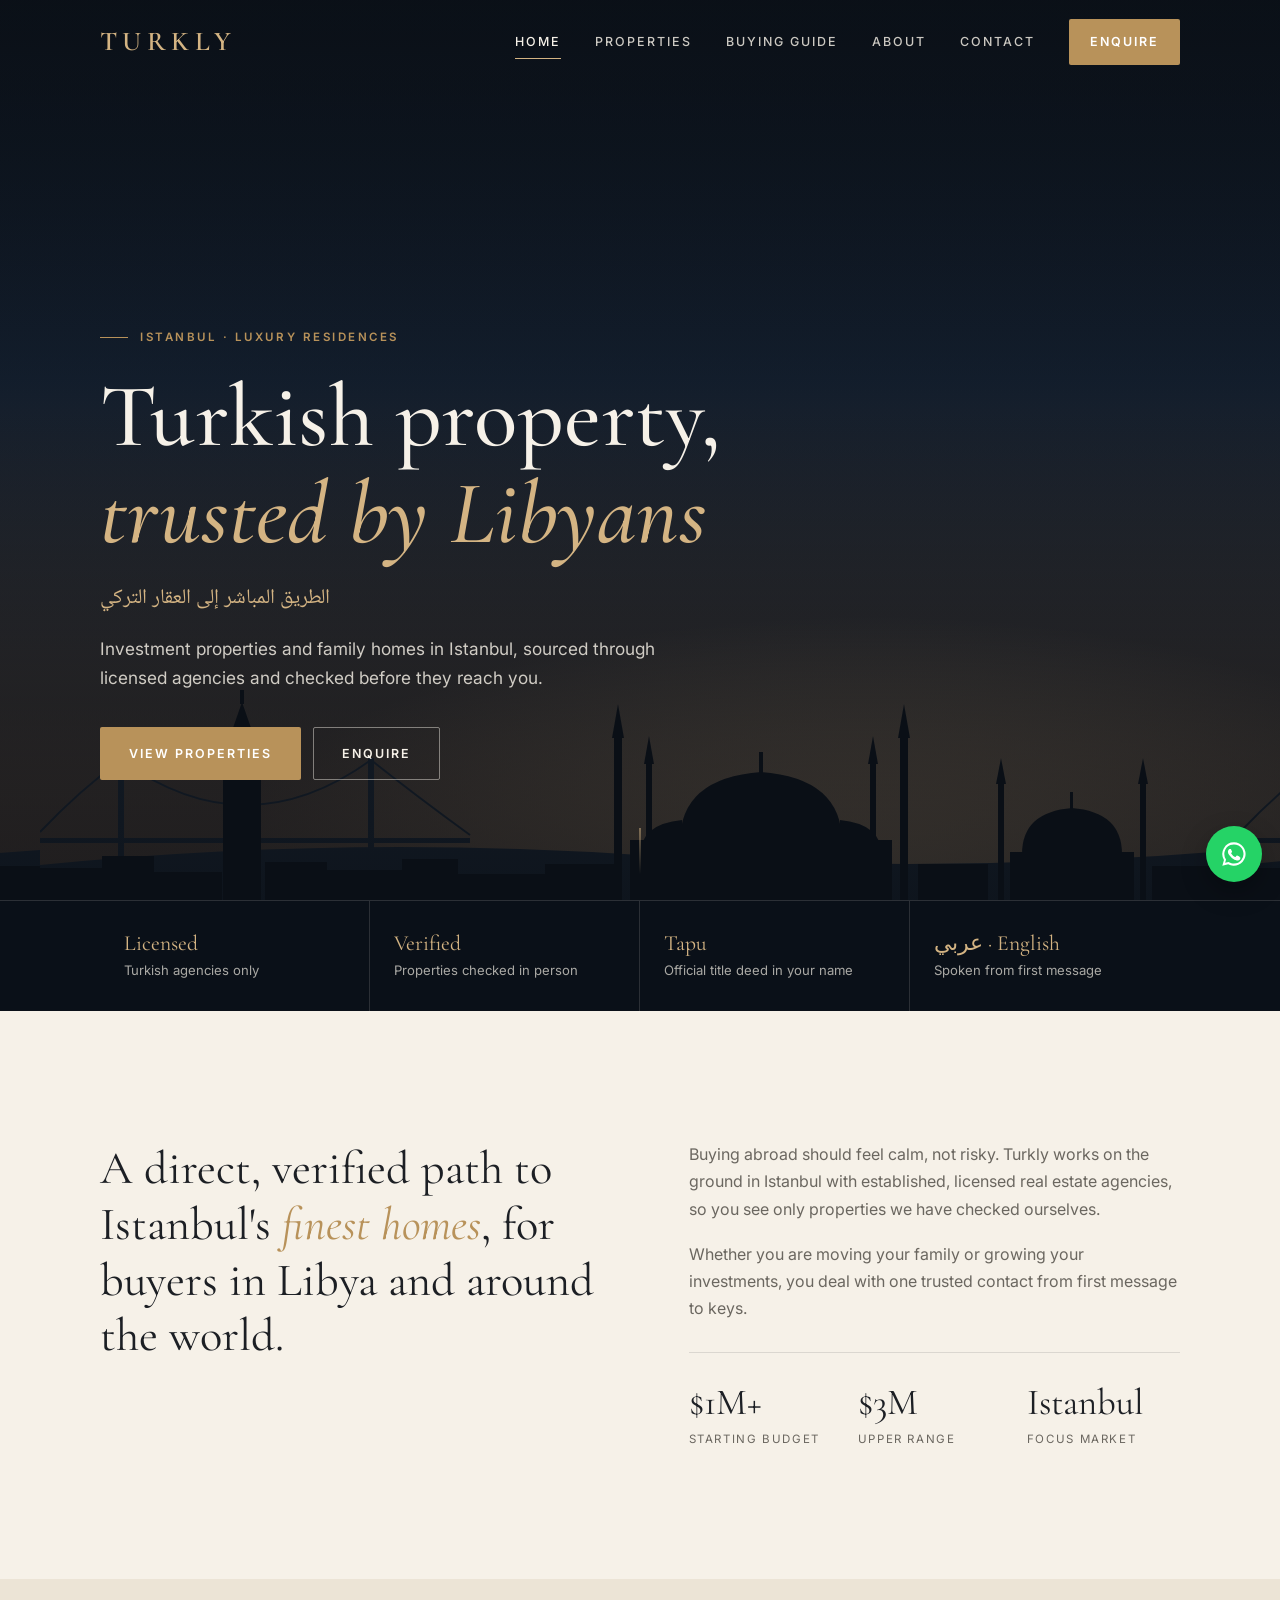
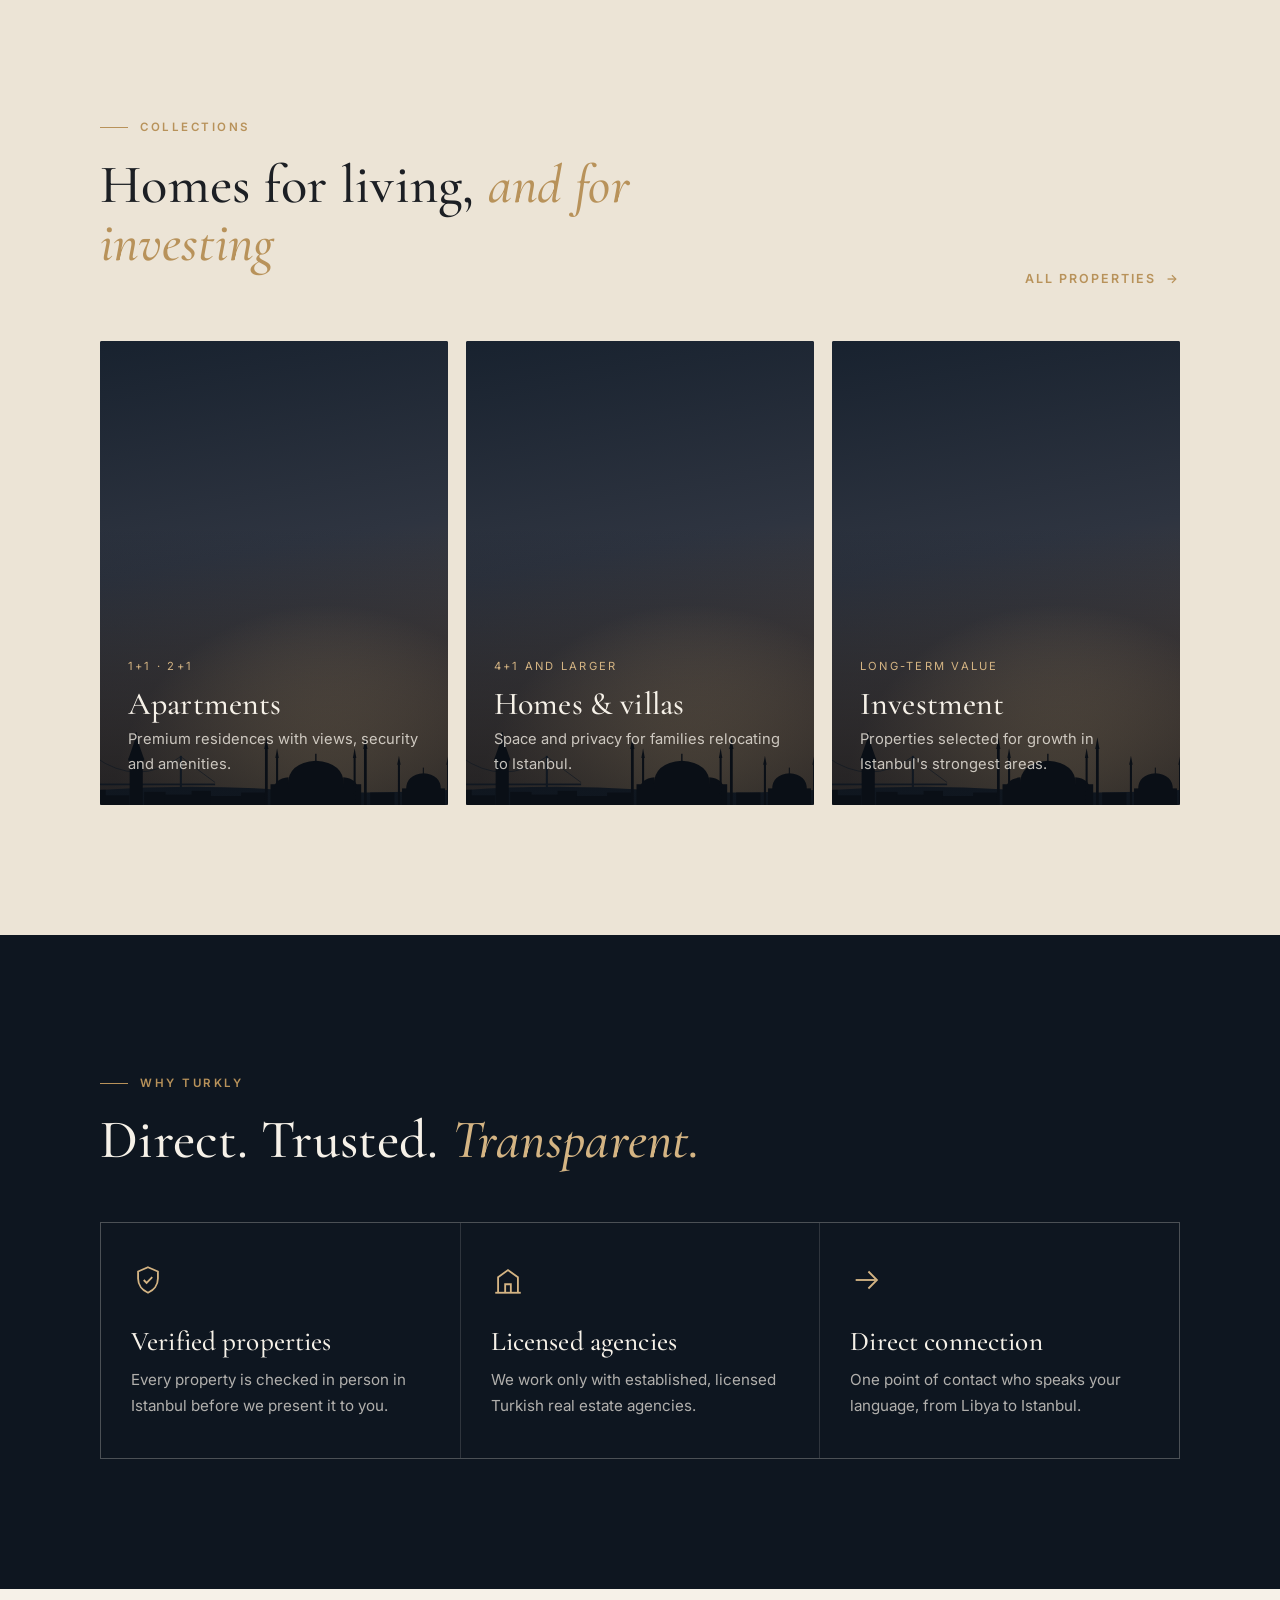
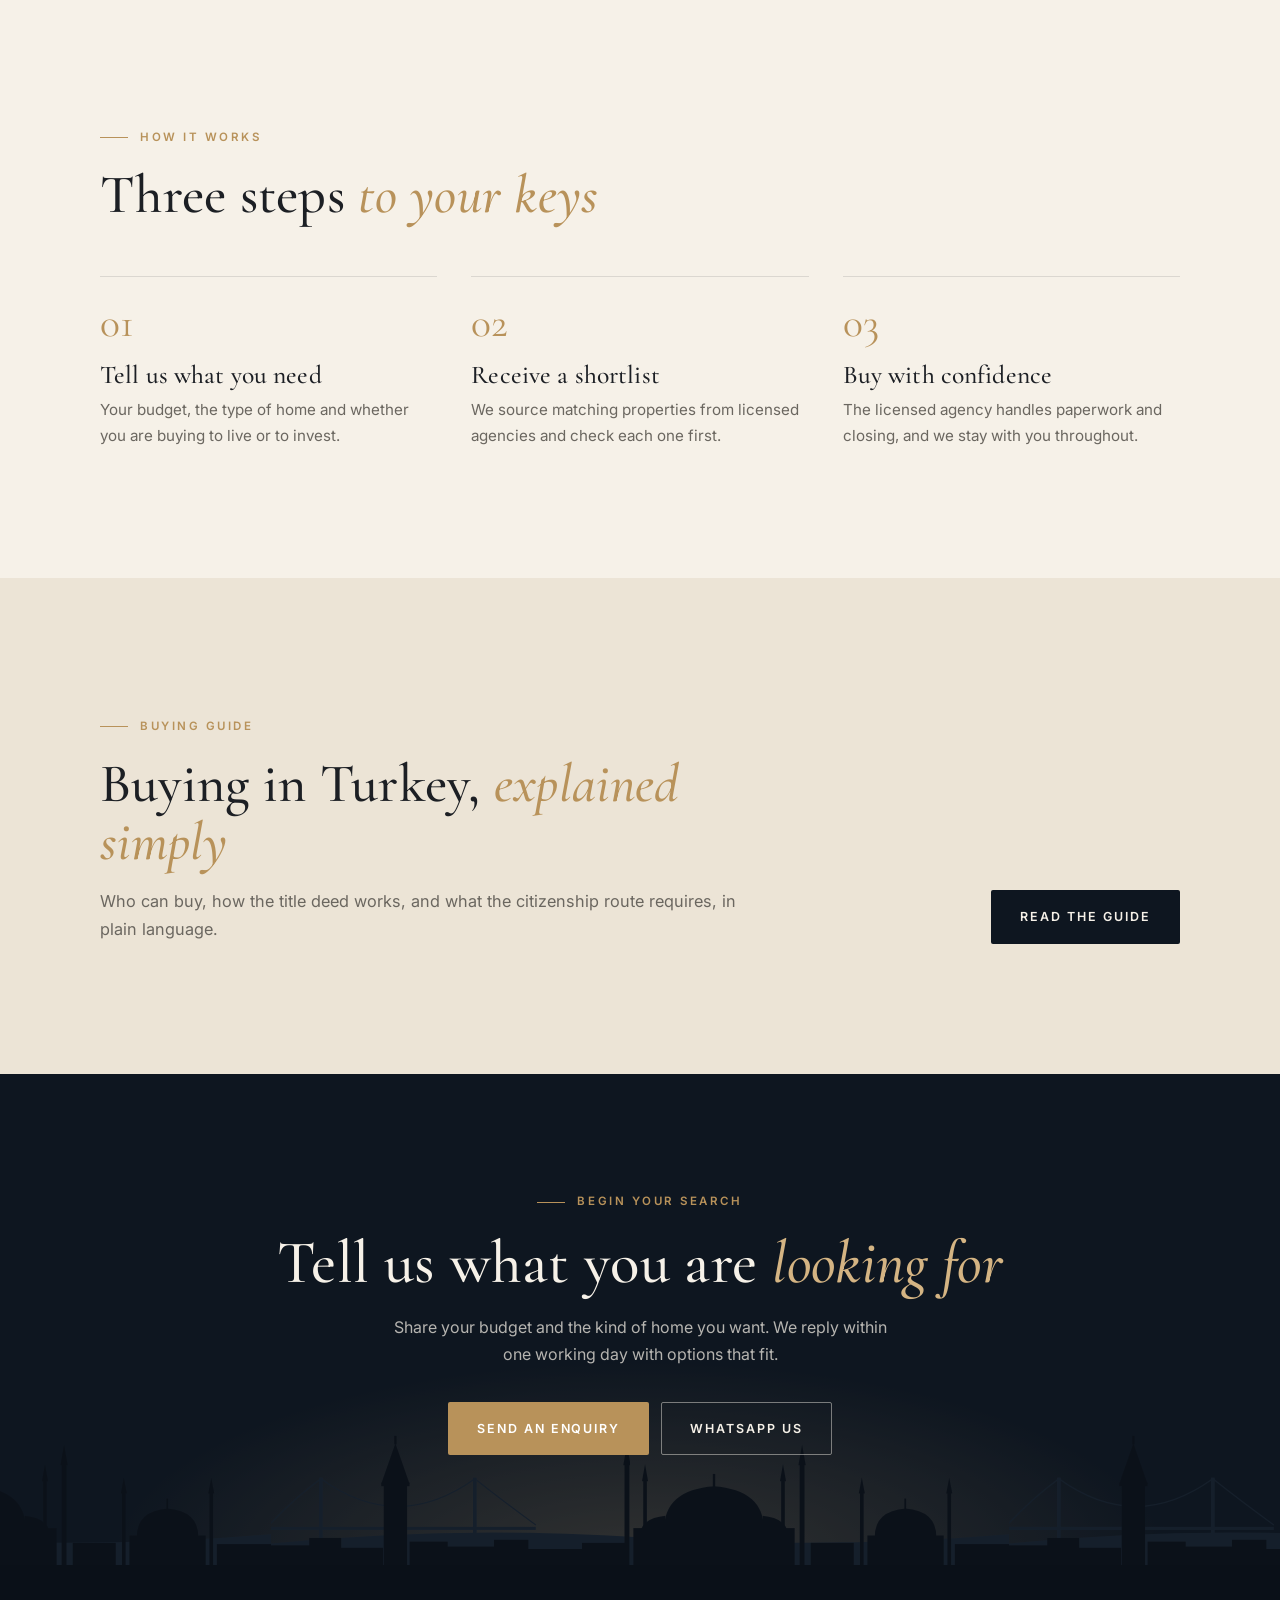
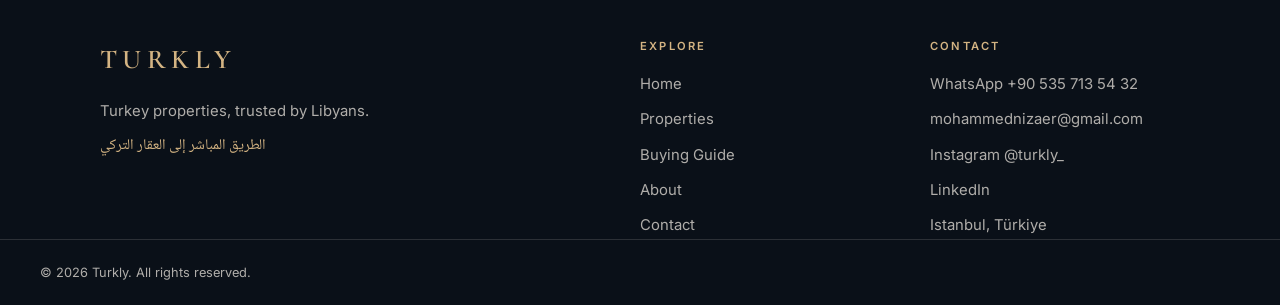
==== commit 3f20cff5: "Add listing and photos" ====
--- a/index.html
+++ b/index.html
@@ -174,6 +174,7 @@
           <li><a data-wa href="#">WhatsApp <span data-wa-text></span></a></li>
           <li><a data-mail href="#"><span data-mail-text></span></a></li>
           <li><a href="https://www.instagram.com/turkly_/" target="_blank" rel="noopener">Instagram @turkly_</a></li>
+          <li><a href="https://www.linkedin.com/company/turkly/" target="_blank" rel="noopener">LinkedIn</a></li>
           <li>Istanbul, Türkiye</li>
         </ul>
       </div>
--- a/style.css
+++ b/style.css
@@ -285,6 +285,52 @@
 .price { font-family: var(--serif); font-size: 1.3rem; }
 .listing.is-hidden { display: none; }
 
+/* Clickable gallery photos */
+button.media { display: block; width: 100%; border: 0; padding: 0; cursor: zoom-in; font: inherit; color: inherit; text-align: left; }
+.photo-count {
+  position: absolute; right: 14px; bottom: 14px; z-index: 1;
+  background: rgba(14, 22, 32, 0.78); color: var(--ivory);
+  font-size: 0.72rem; font-weight: 600; letter-spacing: 0.08em; padding: 6px 10px; border-radius: 2px;
+}
+.photo-count:empty { display: none; }
+
+/* Social facilities block (inside a listing card) */
+.facilities {
+  display: flex; gap: 14px; align-items: center; width: 100%;
+  margin: 0 0 18px; padding: 12px; text-align: left; cursor: zoom-in;
+  background: var(--ivory); border: 1px solid var(--line); border-radius: 2px;
+  font: inherit; color: inherit; transition: border-color .3s var(--ease), background .3s var(--ease);
+}
+.facilities:hover { border-color: var(--gold); background: #fff; }
+.fac-thumb { flex: 0 0 76px; height: 76px; background-size: cover; background-position: center; border-radius: 2px; }
+.fac-text { display: grid; gap: 3px; }
+.fac-label { font-size: 0.7rem; font-weight: 600; letter-spacing: 0.16em; text-transform: uppercase; color: var(--gold); }
+.fac-list { font-family: var(--serif); font-size: 1.08rem; line-height: 1.3; color: var(--text); }
+.fac-note { font-size: 0.75rem; color: var(--muted); }
+
+/* Full-screen gallery */
+.lightbox {
+  position: fixed; inset: 0; z-index: 100; background: rgba(8, 12, 18, 0.96);
+  display: flex; align-items: center; justify-content: center;
+  opacity: 0; visibility: hidden; transition: opacity .35s var(--ease), visibility .35s;
+}
+.lightbox.open { opacity: 1; visibility: visible; }
+.lightbox img { max-width: 94vw; max-height: 82vh; object-fit: contain; box-shadow: 0 20px 60px rgba(0,0,0,.5); user-select: none; -webkit-user-drag: none; }
+.lb-btn {
+  position: absolute; width: 48px; height: 48px; border-radius: 50%;
+  background: rgba(246, 241, 232, 0.1); border: 1px solid rgba(246, 241, 232, 0.25); color: var(--ivory);
+  font-size: 1.4rem; line-height: 1; cursor: pointer; display: flex; align-items: center; justify-content: center;
+  transition: background .3s var(--ease);
+}
+.lb-btn:hover { background: rgba(246, 241, 232, 0.2); }
+.lb-close { top: 18px; right: 18px; }
+.lb-prev { left: 14px; top: 50%; transform: translateY(-50%); }
+.lb-next { right: 14px; top: 50%; transform: translateY(-50%); }
+.lb-count { position: absolute; bottom: 22px; left: 0; right: 0; text-align: center; color: rgba(246, 241, 232, 0.7); font-size: 0.8rem; letter-spacing: 0.16em; }
+.lightbox.single .lb-prev, .lightbox.single .lb-next { display: none; }
+body.lb-open { overflow: hidden; }
+body.lb-open .wa-float { display: none; }
+
 /* ---------- About page ---------- */
 .team { display: grid; gap: 24px; }
 .member { background: #fff; border: 1px solid var(--line); padding: 34px 30px; }
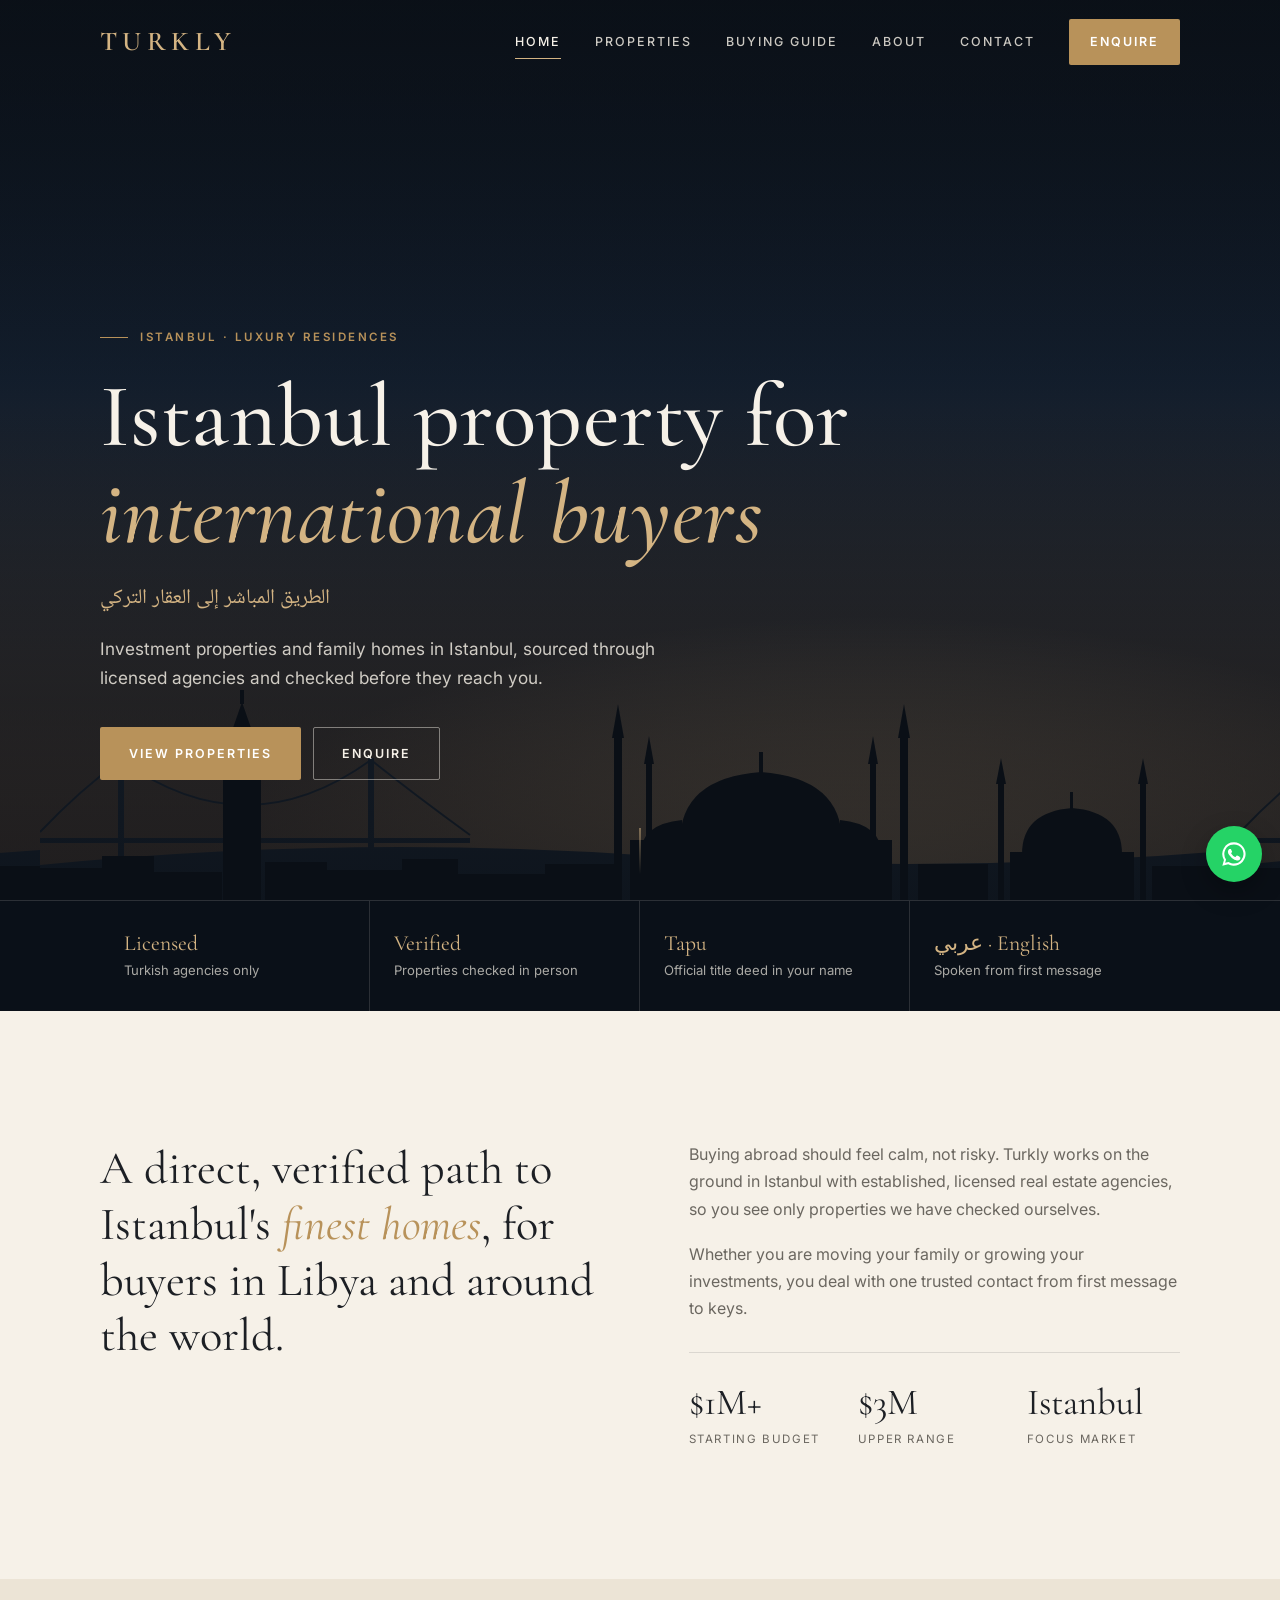
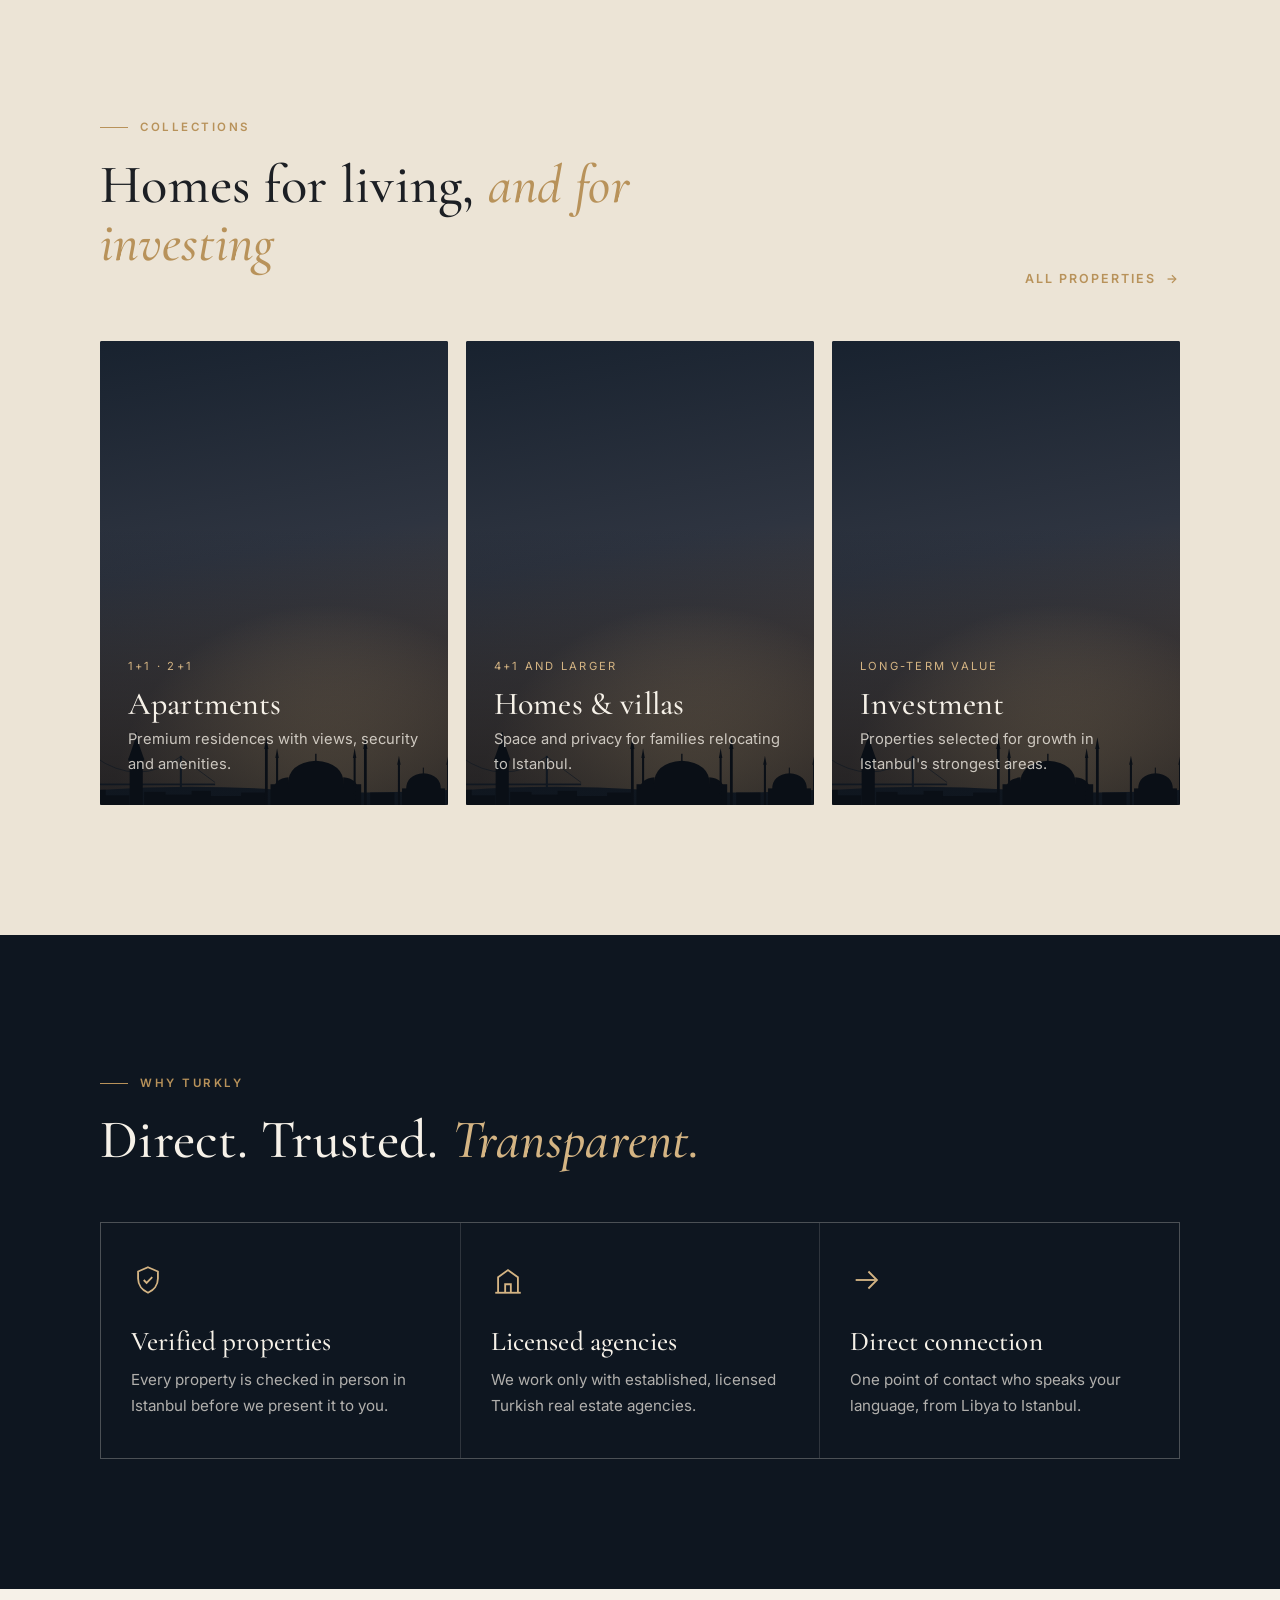
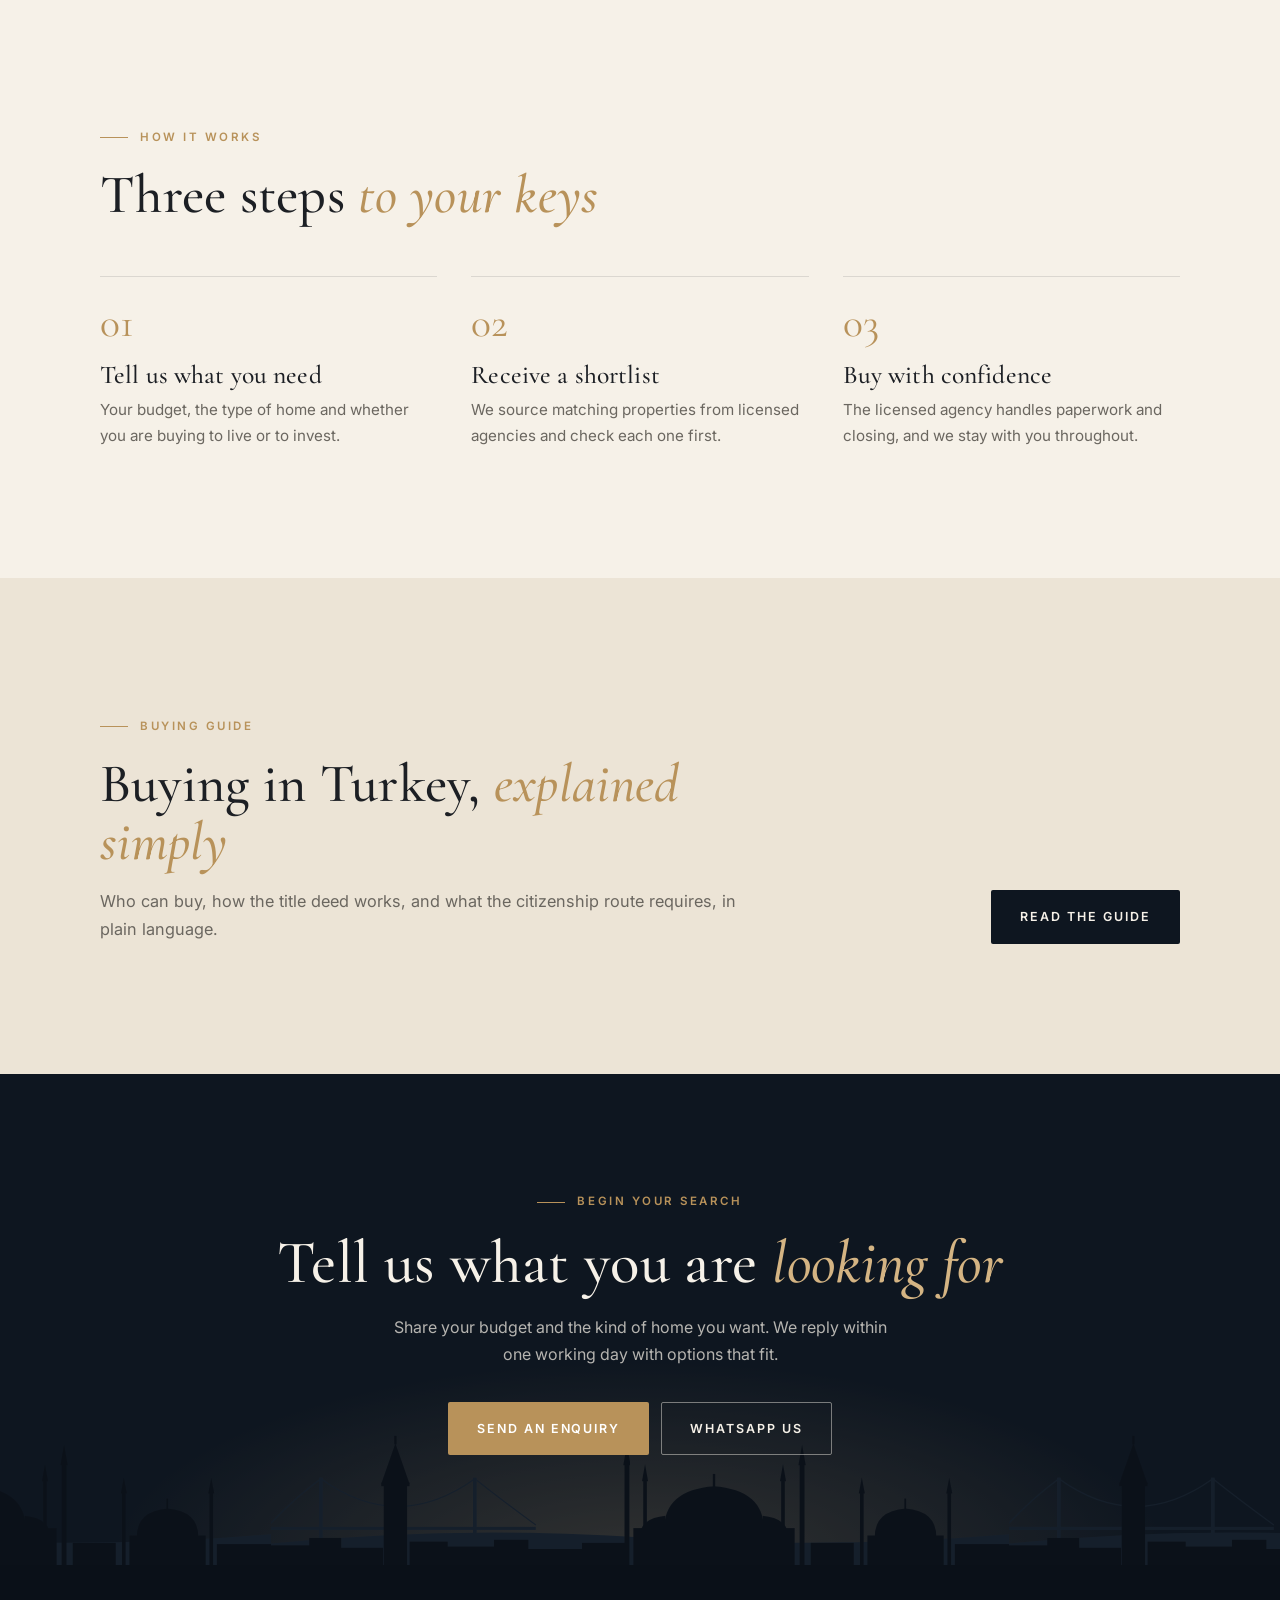
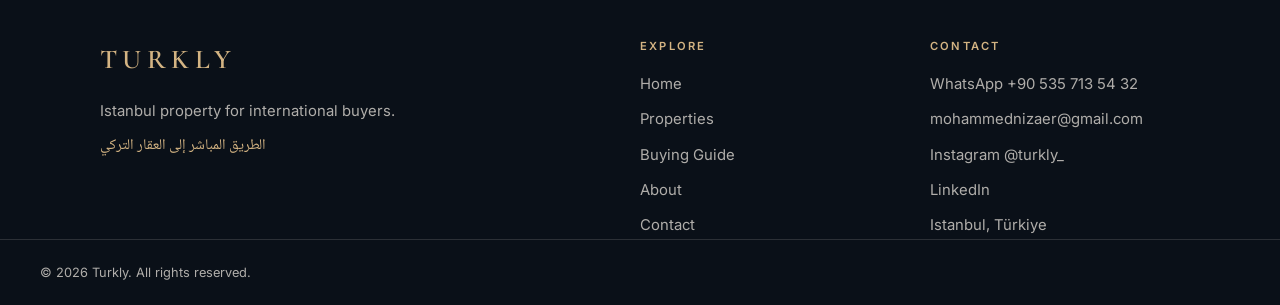
==== commit 4a631690: "Update logo, team and contact form" ====
--- a/index.html
+++ b/index.html
@@ -3,7 +3,7 @@
 <head>
   <meta charset="UTF-8">
   <meta name="viewport" content="width=device-width, initial-scale=1.0">
-  <title>Turkly | Istanbul Property Trusted by Libyans</title>
+  <title>Turkly | Istanbul Property for International Buyers</title>
   <meta name="description" content="Turkly helps Libyan and international buyers find investment properties and family homes in Istanbul, from $1M to $3M, through licensed, trusted agencies.">
   <meta name="theme-color" content="#0E1620">
   <link rel="preconnect" href="https://fonts.googleapis.com">
@@ -18,7 +18,7 @@
   <header class="site-header">
     <div class="container header-inner">
       <a href="index.html" class="brand" aria-label="Turkly home">
-        <img src="images/logo.png" alt="Turkly" onload="this.parentNode.classList.add('has-img')" onerror="this.remove()">
+        <img src="images/logo-mark.png" alt="" onload="this.parentNode.classList.add('has-img')" onerror="this.remove()">
         <span class="brand-text">TURKLY</span>
       </a>
       <nav class="site-nav" id="site-nav" aria-label="Main">
@@ -37,7 +37,7 @@
     <section class="hero hero-home">
       <div class="container hero-content">
         <span class="eyebrow reveal">Istanbul · Luxury residences</span>
-        <h1 class="reveal d1">Turkish property, <em>trusted by Libyans</em></h1>
+        <h1 class="reveal d1">Istanbul property for <em>international buyers</em></h1>
         <p class="ar reveal d2" lang="ar">الطريق المباشر إلى العقار التركي</p>
         <p class="lead reveal d2">Investment properties and family homes in Istanbul, sourced through licensed agencies and checked before they reach you.</p>
         <div class="hero-actions reveal d3">
@@ -155,7 +155,7 @@
     <div class="container footer-grid">
       <div>
         <a href="index.html" class="brand"><span class="brand-text">TURKLY</span></a>
-        <p>Turkey properties, trusted by Libyans.</p>
+        <p>Istanbul property for international buyers.</p>
         <p class="ar" lang="ar">الطريق المباشر إلى العقار التركي</p>
       </div>
       <div>
--- a/style.css
+++ b/style.css
@@ -86,7 +86,7 @@
 .brand { display: flex; align-items: center; gap: 10px; color: var(--gold-light); position: relative; z-index: 60; }
 .brand img { height: 46px; width: auto; }
 .brand-text { font-family: var(--serif); font-size: 1.7rem; font-weight: 600; letter-spacing: 0.2em; }
-.brand.has-img .brand-text { display: none; }
+.brand img { height: 40px; }
 
 .site-nav { display: flex; align-items: center; gap: 34px; }
 .site-nav a:not(.btn) {
@@ -345,6 +345,7 @@
 }
 .avatar.has-photo { color: transparent; }
 .av-mohamed { --photo: url("images/mohamed.jpg"); }
+.av-taha { --photo: url("images/taha.jpg"); }
 .member .role { font-size: 0.7rem; letter-spacing: 0.2em; text-transform: uppercase; color: var(--gold); }
 .member h3 { font-size: 2rem; margin: 6px 0 4px; }
 .member .sub { font-size: 0.75rem; letter-spacing: 0.14em; text-transform: uppercase; color: var(--muted); margin-bottom: 14px; }
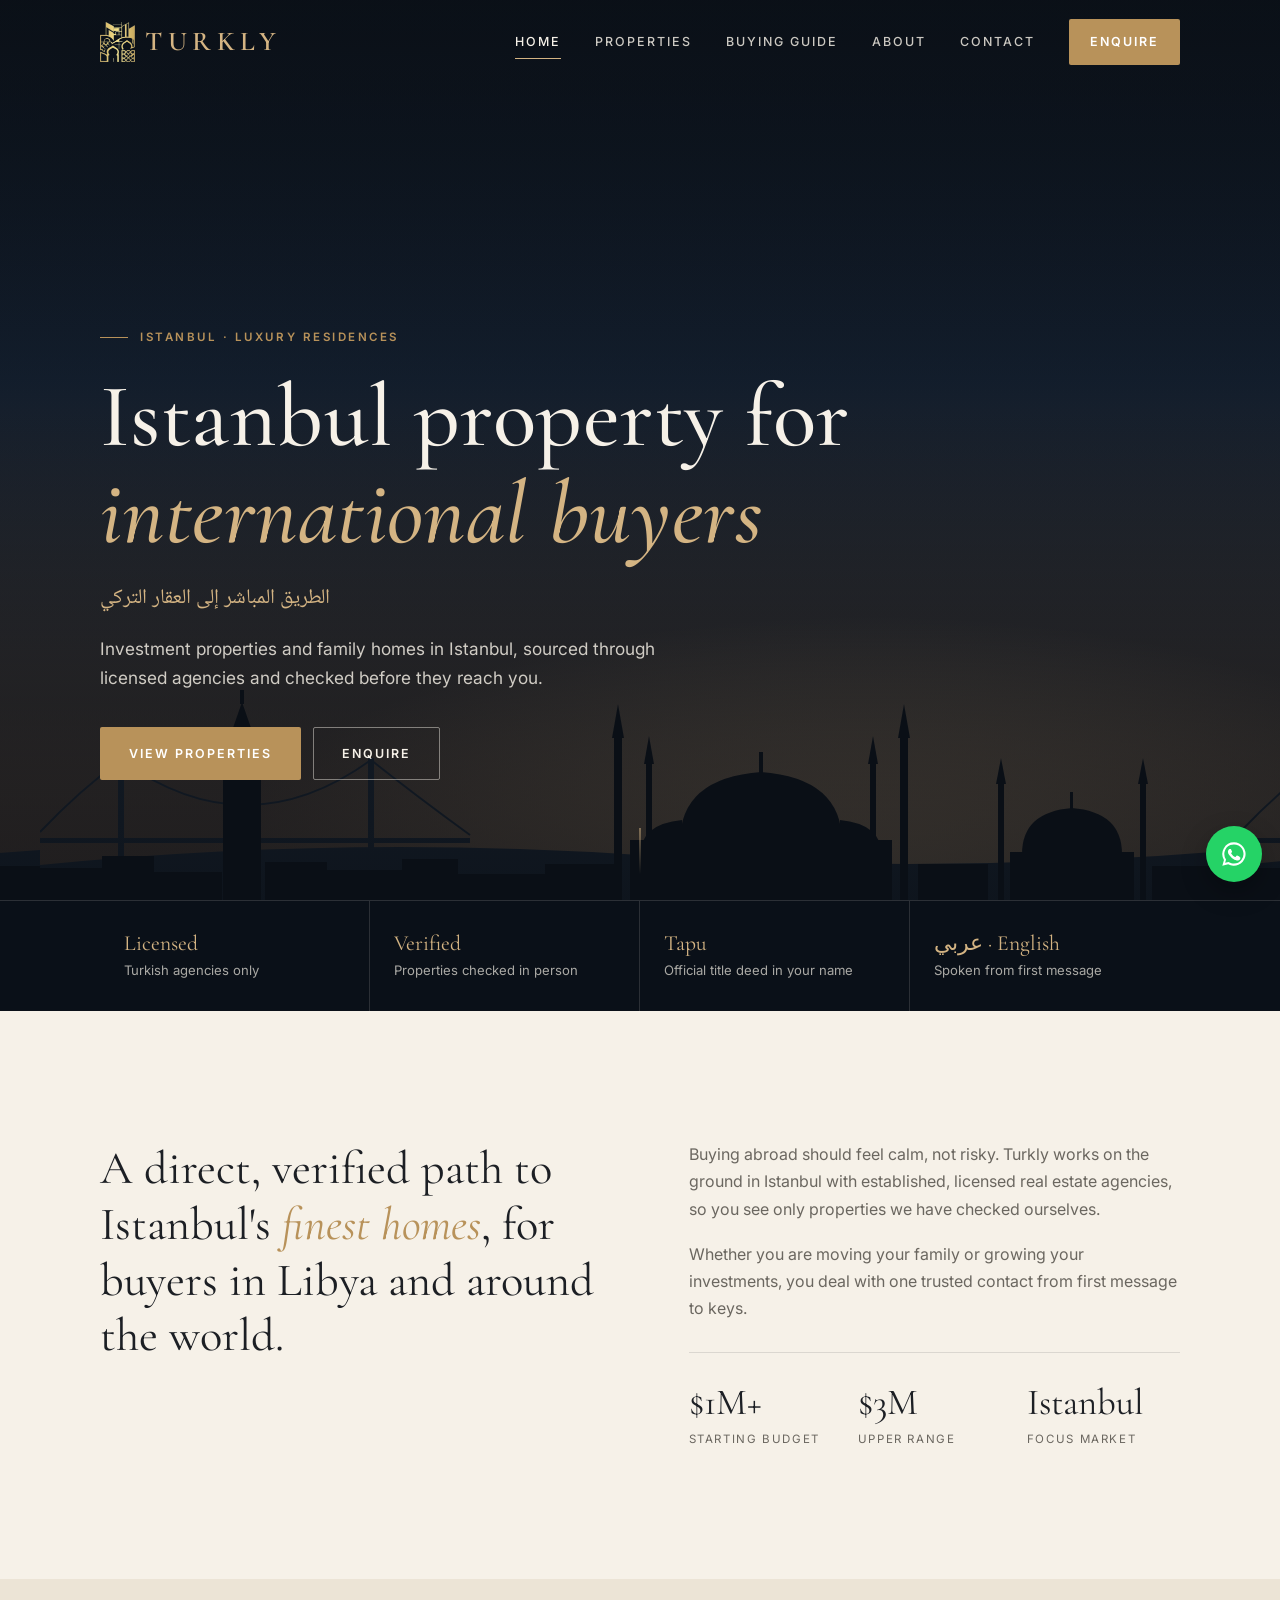
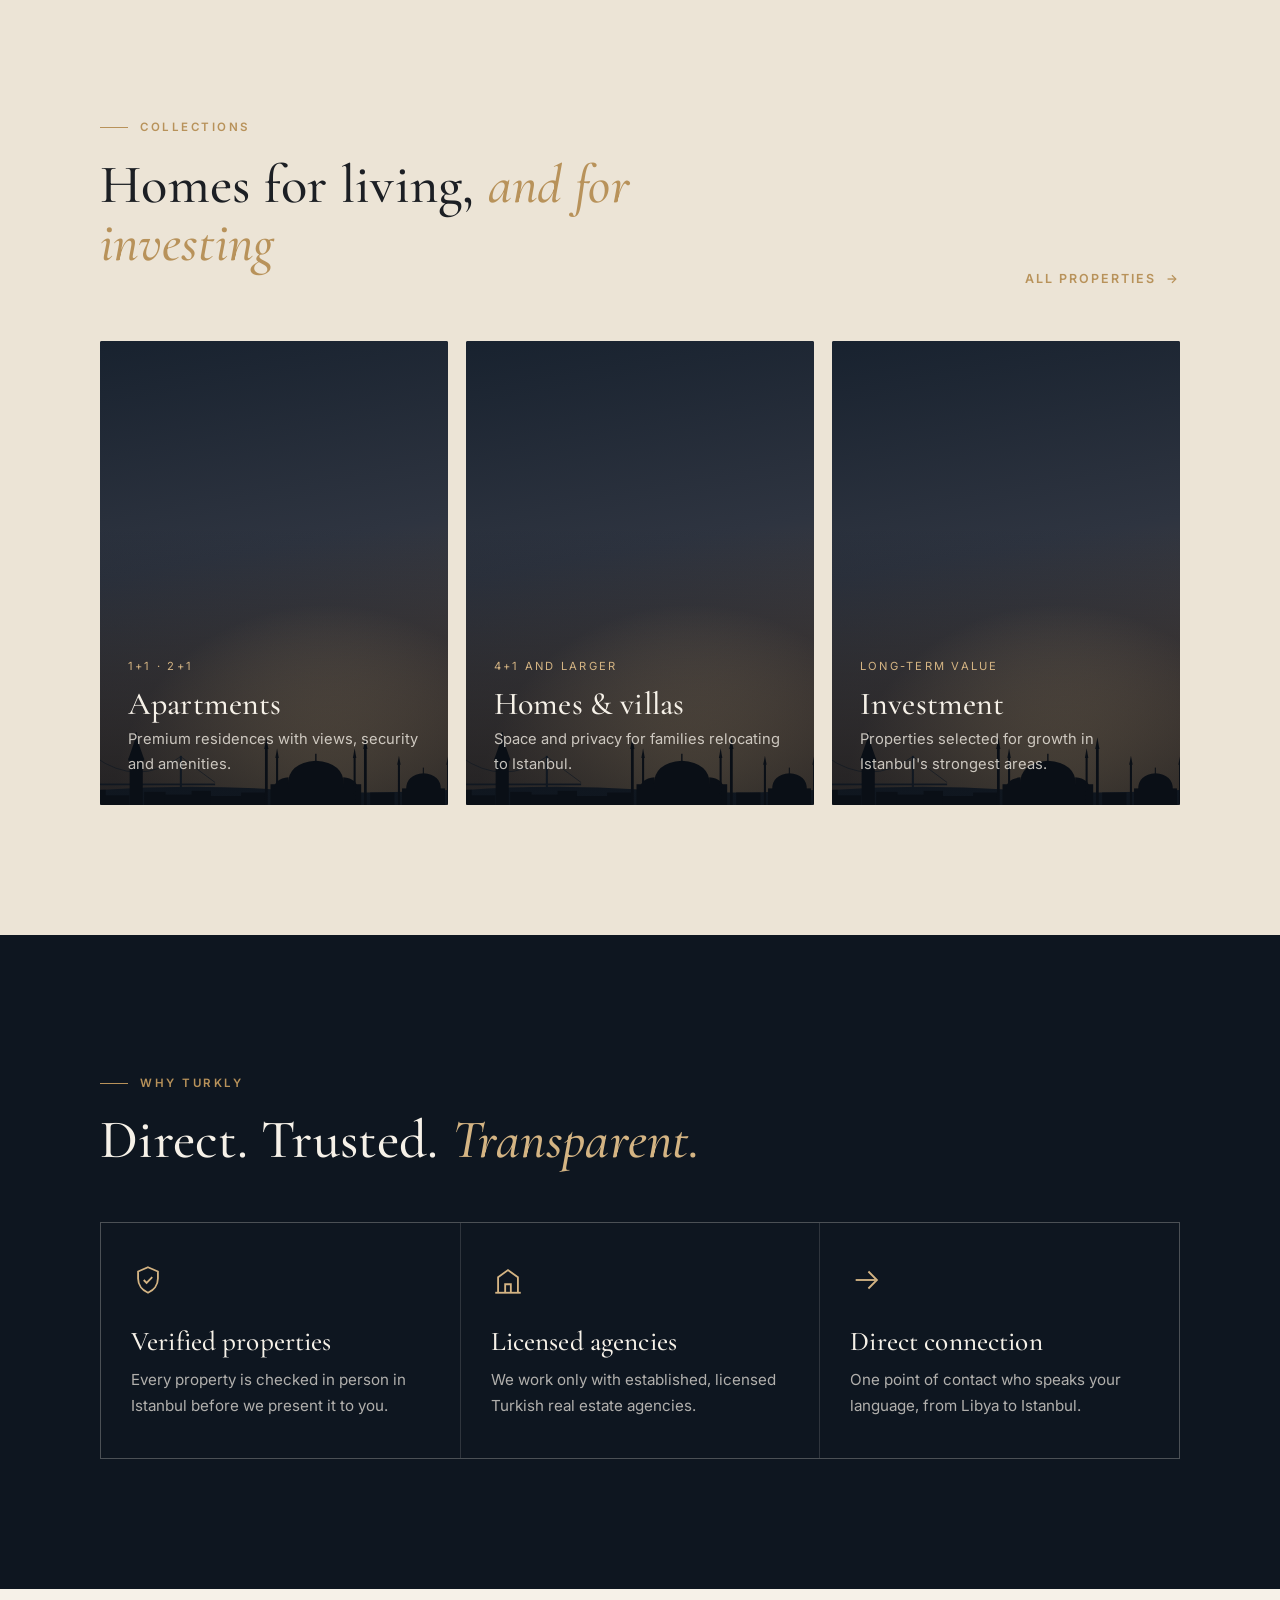
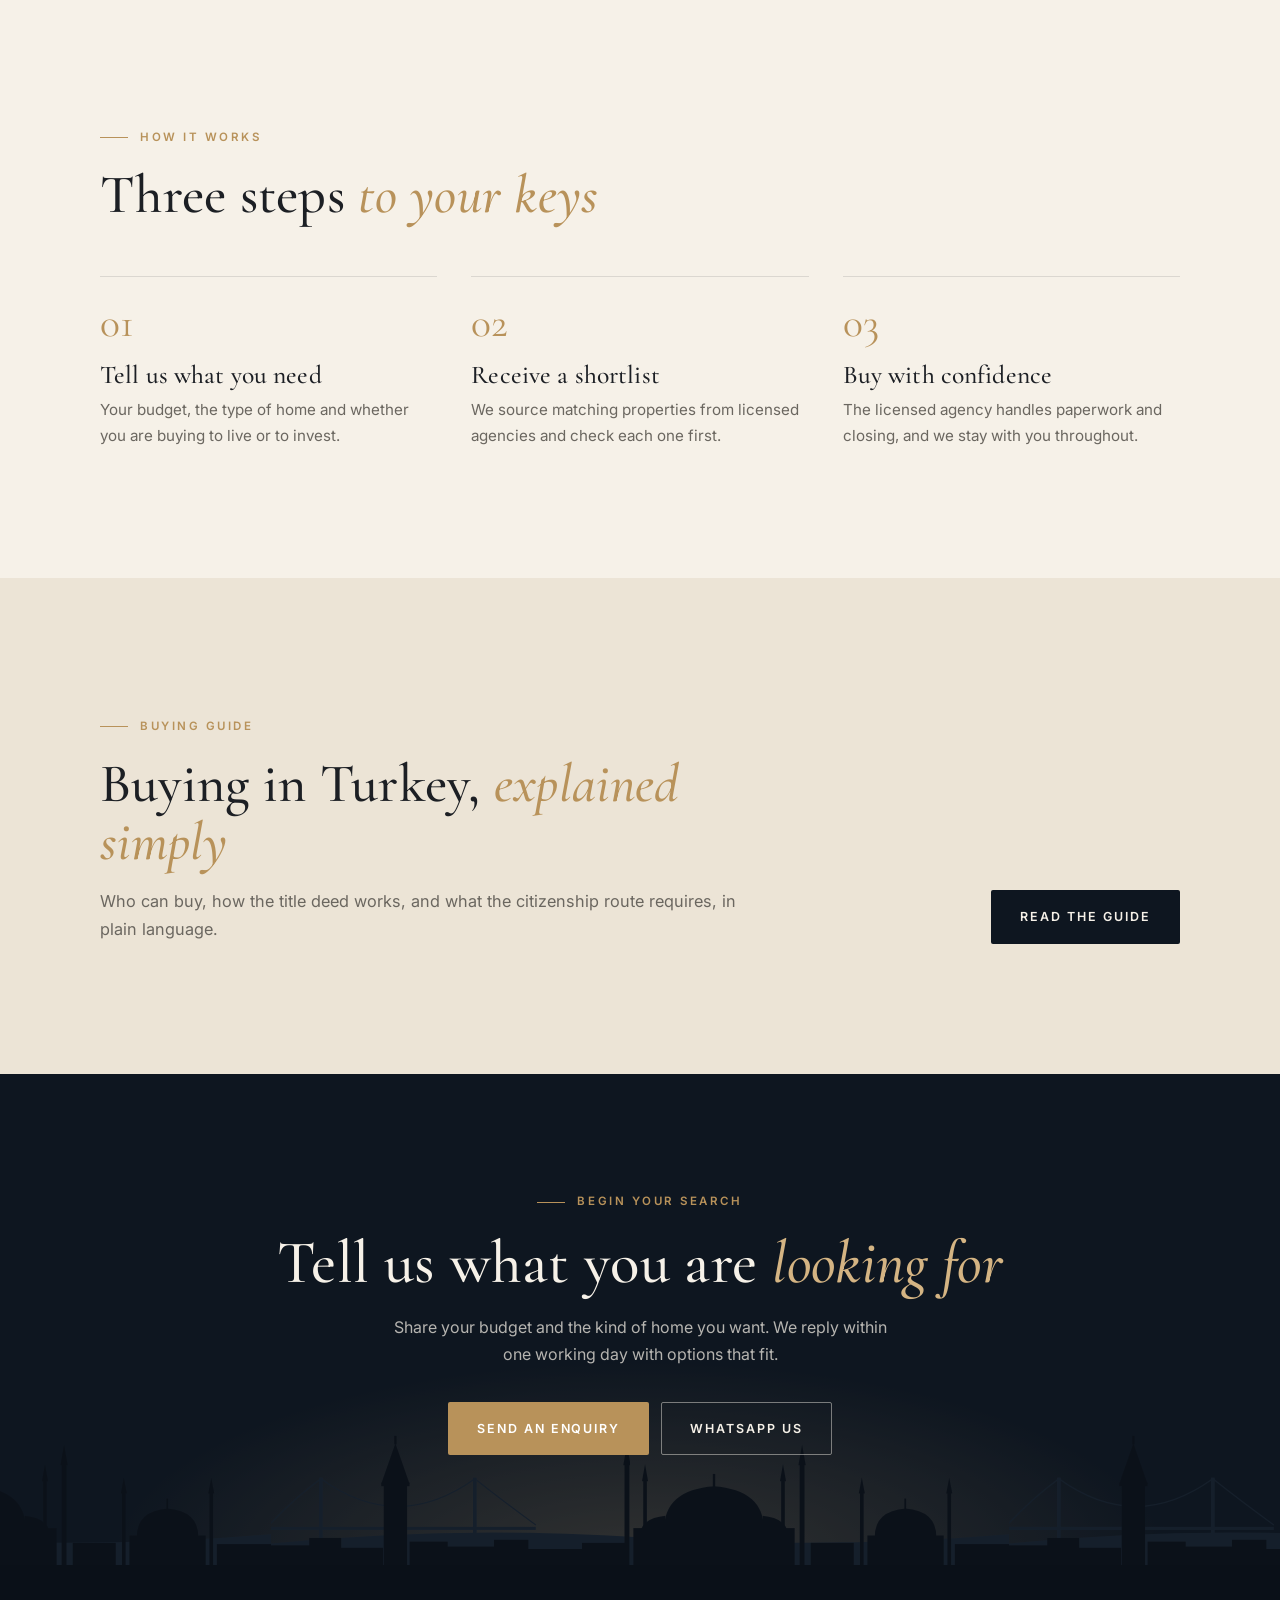
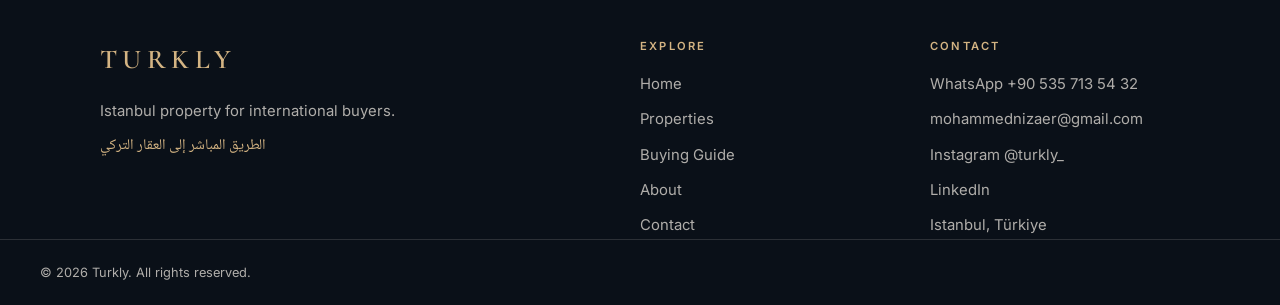
==== commit c5db9969: "Add files via upload" ====
--- a/index.html
+++ b/index.html
@@ -6,6 +6,8 @@
   <title>Turkly | Istanbul Property for International Buyers</title>
   <meta name="description" content="Turkly helps Libyan and international buyers find investment properties and family homes in Istanbul, from $1M to $3M, through licensed, trusted agencies.">
   <meta name="theme-color" content="#0E1620">
+  <link rel="icon" type="image/png" href="images/favicon.png">
+  <link rel="apple-touch-icon" href="images/apple-touch-icon.png">
   <link rel="preconnect" href="https://fonts.googleapis.com">
   <link rel="preconnect" href="https://fonts.gstatic.com" crossorigin>
   <link href="https://fonts.googleapis.com/css2?family=Cormorant+Garamond:ital,wght@0,500;0,600;1,500&family=Inter:wght@400;500;600&family=Noto+Naskh+Arabic:wght@500&display=swap" rel="stylesheet">
